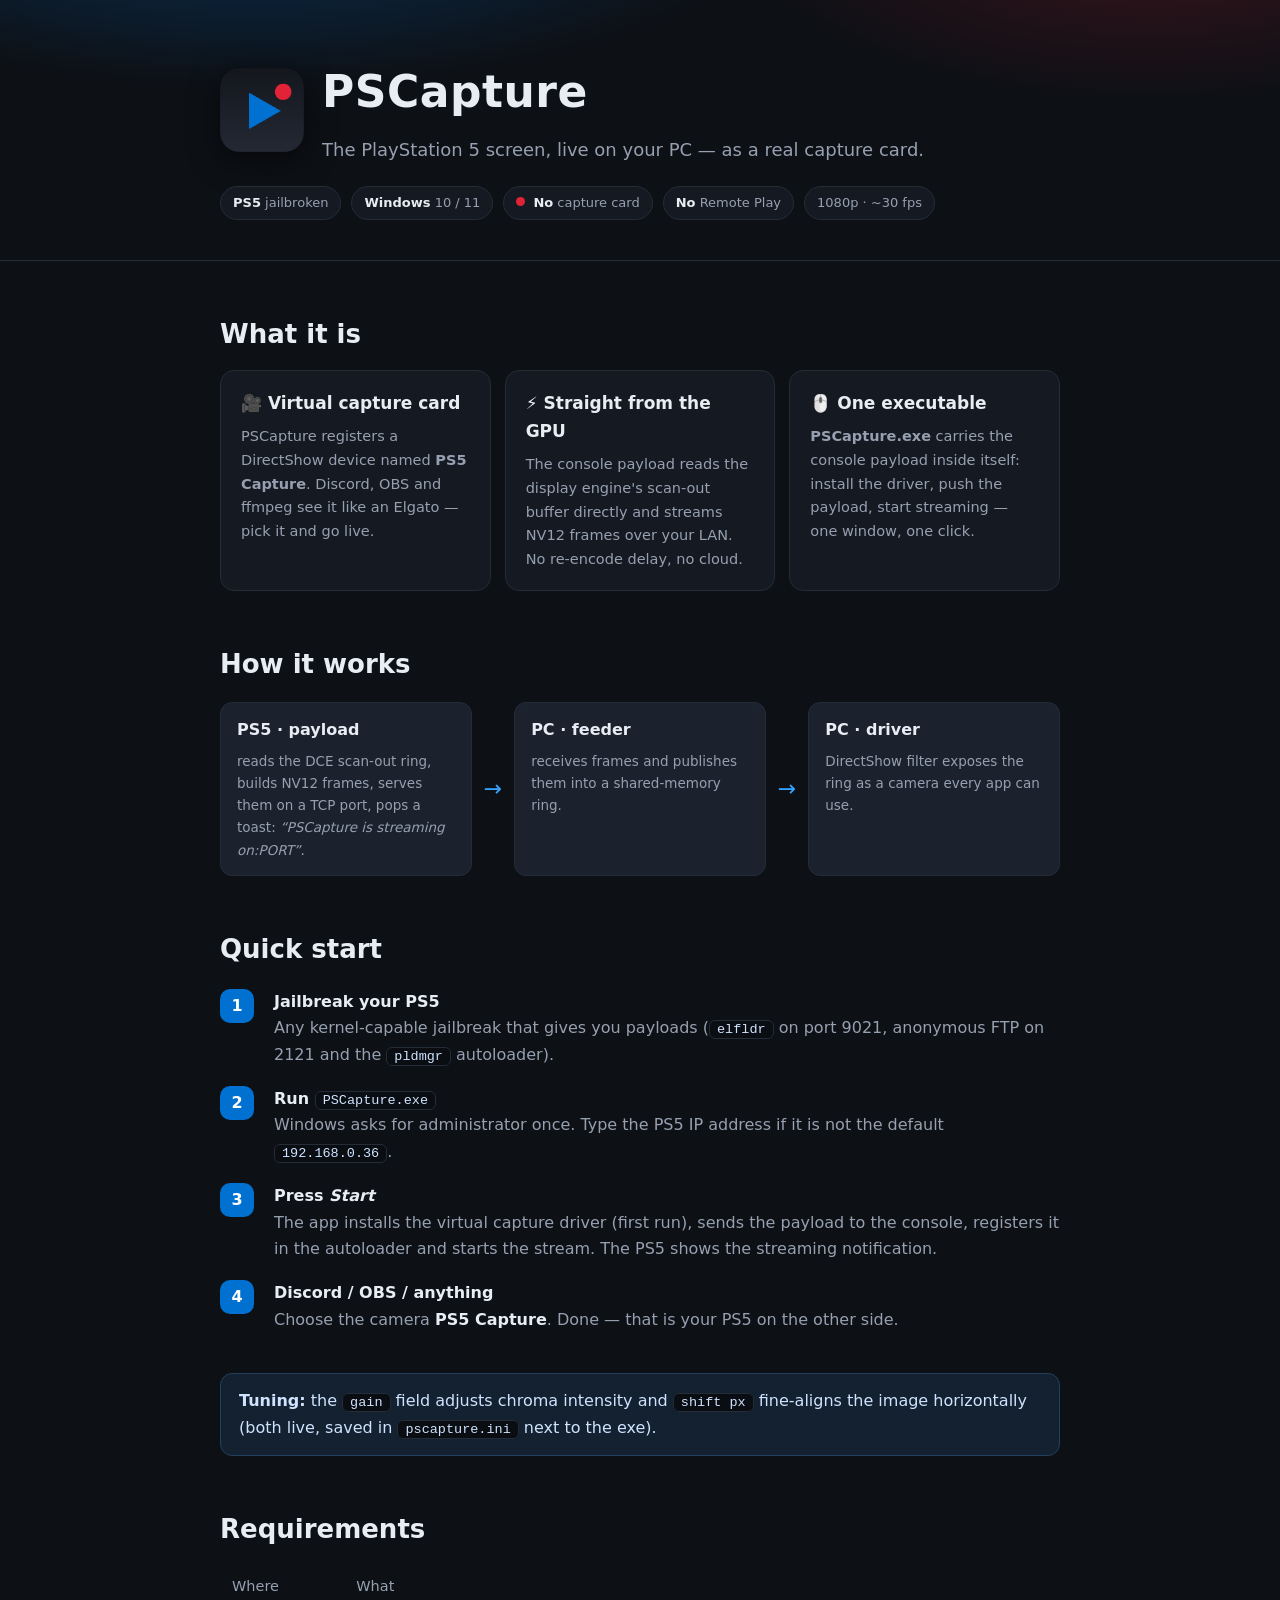
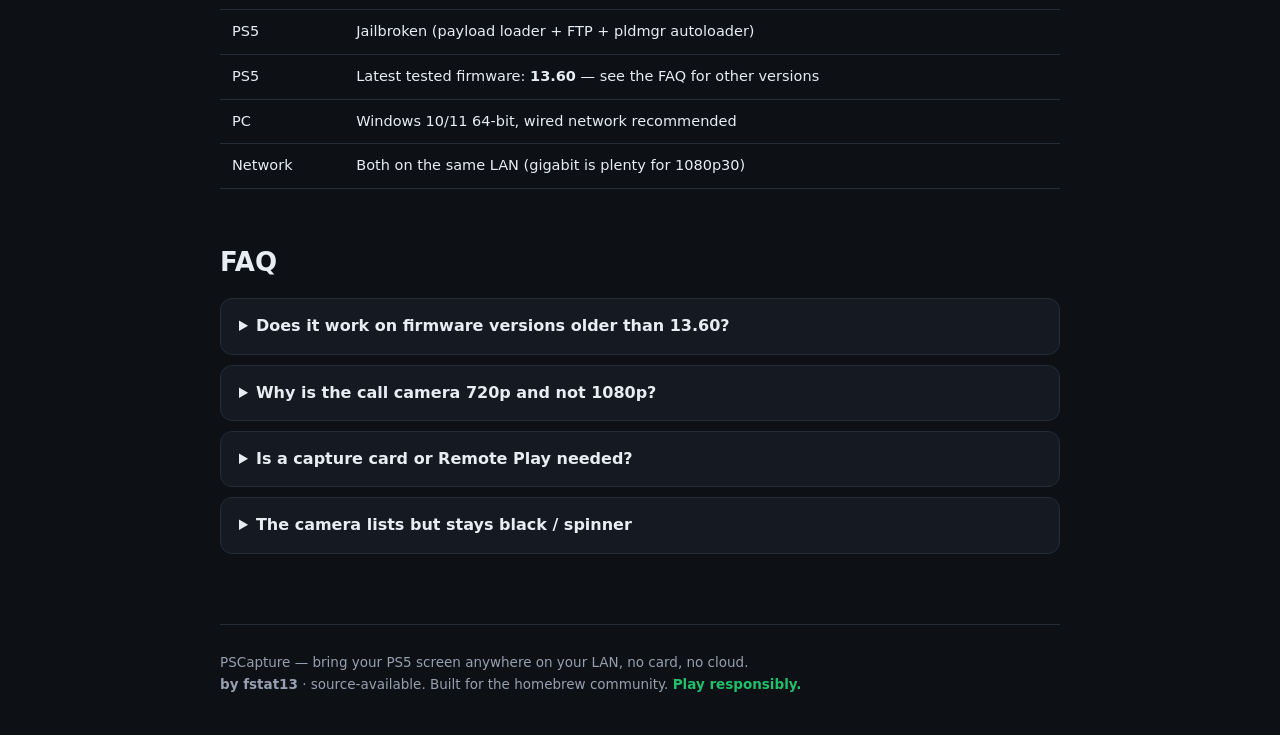
==== docs/index.html @ 76a64085 "PSCapture v0.1 — PS5 screen as a PC capture card (by fstat13) - payload: display-engine scan-out rea" ====
<!DOCTYPE html>
<html lang="en">
<head>
<meta charset="utf-8">
<meta name="viewport" content="width=device-width, initial-scale=1">
<title>PSCapture by fstat13 — PS5 screen as a capture card on PC</title>
<style>
  :root{
    --bg:#0d1015; --card:#151a22; --card2:#1b222d; --line:#242c38;
    --fg:#e8edf4; --dim:#96a0b0; --accent:#0070d1; --accent2:#35a3ff;
    --rec:#e22236; --ok:#1fbf6b;
  }
  *{box-sizing:border-box}
  body{margin:0;background:var(--bg);color:var(--fg);
    font:16px/1.65 "Segoe UI",system-ui,-apple-system,Roboto,sans-serif;}
  a{color:var(--accent2);text-decoration:none}
  a:hover{text-decoration:underline}
  .wrap{max-width:880px;margin:0 auto;padding:0 20px}
  header{background:
     radial-gradient(900px 320px at 20% -40%, rgba(0,112,209,.35), transparent 60%),
     radial-gradient(700px 300px at 90% -30%, rgba(226,34,54,.22), transparent 60%),
     var(--bg);
     border-bottom:1px solid var(--line);padding:56px 0 40px}
  .brand{display:flex;align-items:center;gap:18px}
  .brand img{width:84px;height:84px;border-radius:20px;box-shadow:0 8px 30px rgba(0,0,0,.5)}
  h1{font-size:44px;margin:0;letter-spacing:.5px}
  .tag{color:var(--dim);font-size:18px;margin-top:6px}
  .badges{margin-top:22px;display:flex;gap:10px;flex-wrap:wrap}
  .badge{border:1px solid var(--line);background:var(--card);
    padding:5px 12px;border-radius:999px;font-size:13px;color:var(--dim)}
  .badge b{color:var(--fg)}
  h2{margin:52px 0 14px;font-size:26px}
  .cards{display:grid;grid-template-columns:repeat(auto-fit,minmax(240px,1fr));gap:14px}
  .card{background:var(--card);border:1px solid var(--line);border-radius:14px;padding:18px 20px}
  .card h3{margin:0 0 8px;font-size:17px}
  .card p{margin:0;color:var(--dim);font-size:14.5px}
  .flow{display:flex;gap:10px;align-items:stretch;flex-wrap:wrap;margin-top:16px}
  .box{flex:1;min-width:180px;background:var(--card2);border:1px solid var(--line);
    border-radius:12px;padding:14px 16px}
  .box b{display:block;margin-bottom:6px}
  .box div{color:var(--dim);font-size:13.5px}
  .arrow{align-self:center;color:var(--accent2);font-size:22px;padding:0 2px}
  ol.steps{counter-reset:s;list-style:none;padding:0;margin:18px 0 0}
  ol.steps li{counter-increment:s;position:relative;padding:0 0 18px 54px}
  ol.steps li::before{content:counter(s);position:absolute;left:0;top:0;
    width:34px;height:34px;border-radius:10px;background:var(--accent);
    color:#fff;font-weight:600;display:flex;align-items:center;justify-content:center}
  ol.steps b{color:var(--fg)}
  ol.steps span{color:var(--dim)}
  table{width:100%;border-collapse:collapse;margin-top:14px;font-size:14.5px}
  th,td{text-align:left;padding:10px 12px;border-bottom:1px solid var(--line)}
  th{color:var(--dim);font-weight:500}
  code,kbd{background:#0a0d12;border:1px solid var(--line);border-radius:6px;
    padding:1px 7px;font:13.5px/1.5 Consolas,monospace;color:#cfe3ff}
  details{background:var(--card);border:1px solid var(--line);border-radius:12px;
    padding:14px 18px;margin:10px 0}
  summary{cursor:pointer;font-weight:600}
  details p{color:var(--dim);margin:10px 0 0}
  .note{background:linear-gradient(0deg,rgba(0,112,209,.08),rgba(0,112,209,.08)),
    var(--card);border:1px solid #23405f;border-radius:12px;padding:14px 18px;color:#cfe3ff}
  footer{color:var(--dim);border-top:1px solid var(--line);margin-top:70px;
    padding:26px 0 40px;font-size:13.5px}
  .dot{display:inline-block;width:9px;height:9px;border-radius:50%;
    background:var(--rec);margin-right:8px;vertical-align:1px}
  .ok{color:var(--ok);font-weight:600}
</style>
</head>
<body>

<header>
  <div class="wrap">
    <div class="brand">
      <img src="pscapture.png" alt="PSCapture">
      <div>
        <h1>PSCapture</h1>
        <div class="tag">The PlayStation&nbsp;5 screen, live on your PC — as a real capture card.</div>
      </div>
    </div>
    <div class="badges">
      <span class="badge"><b>PS5</b> jailbroken</span>
      <span class="badge"><b>Windows</b> 10 / 11</span>
      <span class="badge"><span class="dot"></span><b>No</b> capture card</span>
      <span class="badge"><b>No</b> Remote&nbsp;Play</span>
      <span class="badge">1080p &middot; ~30 fps</span>
    </div>
  </div>
</header>

<div class="wrap">

  <h2>What it is</h2>
  <div class="cards">
    <div class="card">
      <h3>🎥 Virtual capture card</h3>
      <p>PSCapture registers a DirectShow device named <b>PS5 Capture</b>.
         Discord, OBS and ffmpeg see it like an Elgato — pick it and go live.</p>
    </div>
    <div class="card">
      <h3>⚡ Straight from the GPU</h3>
      <p>The console payload reads the display engine's scan-out buffer directly
         and streams NV12 frames over your LAN. No re-encode delay, no cloud.</p>
    </div>
    <div class="card">
      <h3>🖱️ One executable</h3>
      <p><b>PSCapture.exe</b> carries the console payload inside itself:
         install the driver, push the payload, start streaming — one window,
         one click.</p>
    </div>
  </div>

  <h2>How it works</h2>
  <div class="flow">
    <div class="box"><b>PS5 &middot; payload</b>
      <div>reads the DCE scan-out ring, builds NV12 frames, serves them on a TCP
           port, pops a toast: <i>“PSCapture is streaming on:PORT”</i>.</div></div>
    <div class="arrow">→</div>
    <div class="box"><b>PC &middot; feeder</b>
      <div>receives frames and publishes them into a shared-memory ring.</div></div>
    <div class="arrow">→</div>
    <div class="box"><b>PC &middot; driver</b>
      <div>DirectShow filter exposes the ring as a camera every app can use.</div></div>
  </div>

  <h2>Quick start</h2>
  <ol class="steps">
    <li><b>Jailbreak your PS5</b><br>
      <span>Any kernel-capable jailbreak that gives you payloads
      (<code>elfldr</code> on port 9021, anonymous FTP on 2121 and the
      <code>pldmgr</code> autoloader).</span></li>
    <li><b>Run <code>PSCapture.exe</code></b><br>
      <span>Windows asks for administrator once. Type the PS5 IP address if it
      is not the default <code>192.168.0.36</code>.</span></li>
    <li><b>Press <i>Start</i></b><br>
      <span>The app installs the virtual capture driver (first run), sends the
      payload to the console, registers it in the autoloader and starts the
      stream. The PS5 shows the streaming notification.</span></li>
    <li><b>Discord / OBS / anything</b><br>
      <span>Choose the camera <b>PS5 Capture</b>. Done — that is your PS5 on
      the other side.</span></li>
  </ol>

  <div class="note" style="margin-top:22px">
    <b>Tuning:</b> the <code>gain</code> field adjusts chroma intensity and
    <code>shift&nbsp;px</code> fine-aligns the image horizontally (both live,
    saved in <code>pscapture.ini</code> next to the exe).
  </div>

  <h2>Requirements</h2>
  <table>
    <tr><th>Where</th><th>What</th></tr>
    <tr><td>PS5</td><td>Jailbroken (payload loader + FTP + pldmgr autoloader)</td></tr>
    <tr><td>PS5</td><td>Latest tested firmware: <b>13.60</b> — see the FAQ for other versions</td></tr>
    <tr><td>PC</td><td>Windows 10/11 64-bit, wired network recommended</td></tr>
    <tr><td>Network</td><td>Both on the same LAN (gigabit is plenty for 1080p30)</td></tr>
  </table>

  <h2>FAQ</h2>

  <details>
    <summary>Does it work on firmware versions older than 13.60?</summary>
    <p>The PC side works on every firmware: the app and the driver only speak
       TCP/FTP and shared memory. The console payload is the version-specific
       part — it was built and tuned on <b>13.60</b>, using display-engine
       anchors found on that firmware. On other firmwares it may need a small
       porting pass (the fix is finding the same anchors on that system).
       If you have another firmware, open an issue with your version and we
       can add a profile.</p>
  </details>

  <details>
    <summary>Why is the call camera 720p and not 1080p?</summary>
    <p>That cap is Discord's voice engine, not PSCapture: it requests 1280x720
       from every camera. For full-quality capture use OBS (where PS5 Capture
       runs at 1920x1080) or Discord's screen-share, which goes up to
       1080p60 with Nitro.</p>
  </details>

  <details>
    <summary>Is a capture card or Remote Play needed?</summary>
    <p>No. PSCapture never touches Remote Play: the payload reads the display
       engine on the console itself and streams raw frames over your LAN.</p>
  </details>

  <details>
    <summary>The camera lists but stays black / spinner</summary>
    <p>Open the app: the status line shows what is happening — not reachable
       IP, payload not running, or feeder reconnecting. Everything is logged
       in the window; the console side logs to <code>/data/pscapture.log</code>
       over FTP.</p>
  </details>

  <footer>
    PSCapture — bring your PS5 screen anywhere on your LAN, no card, no cloud.
    <br><b>by fstat13</b> &middot; source-available. Built for the homebrew community. <span class="ok">Play responsibly.</span>
  </footer>
</div>

</body>
</html>
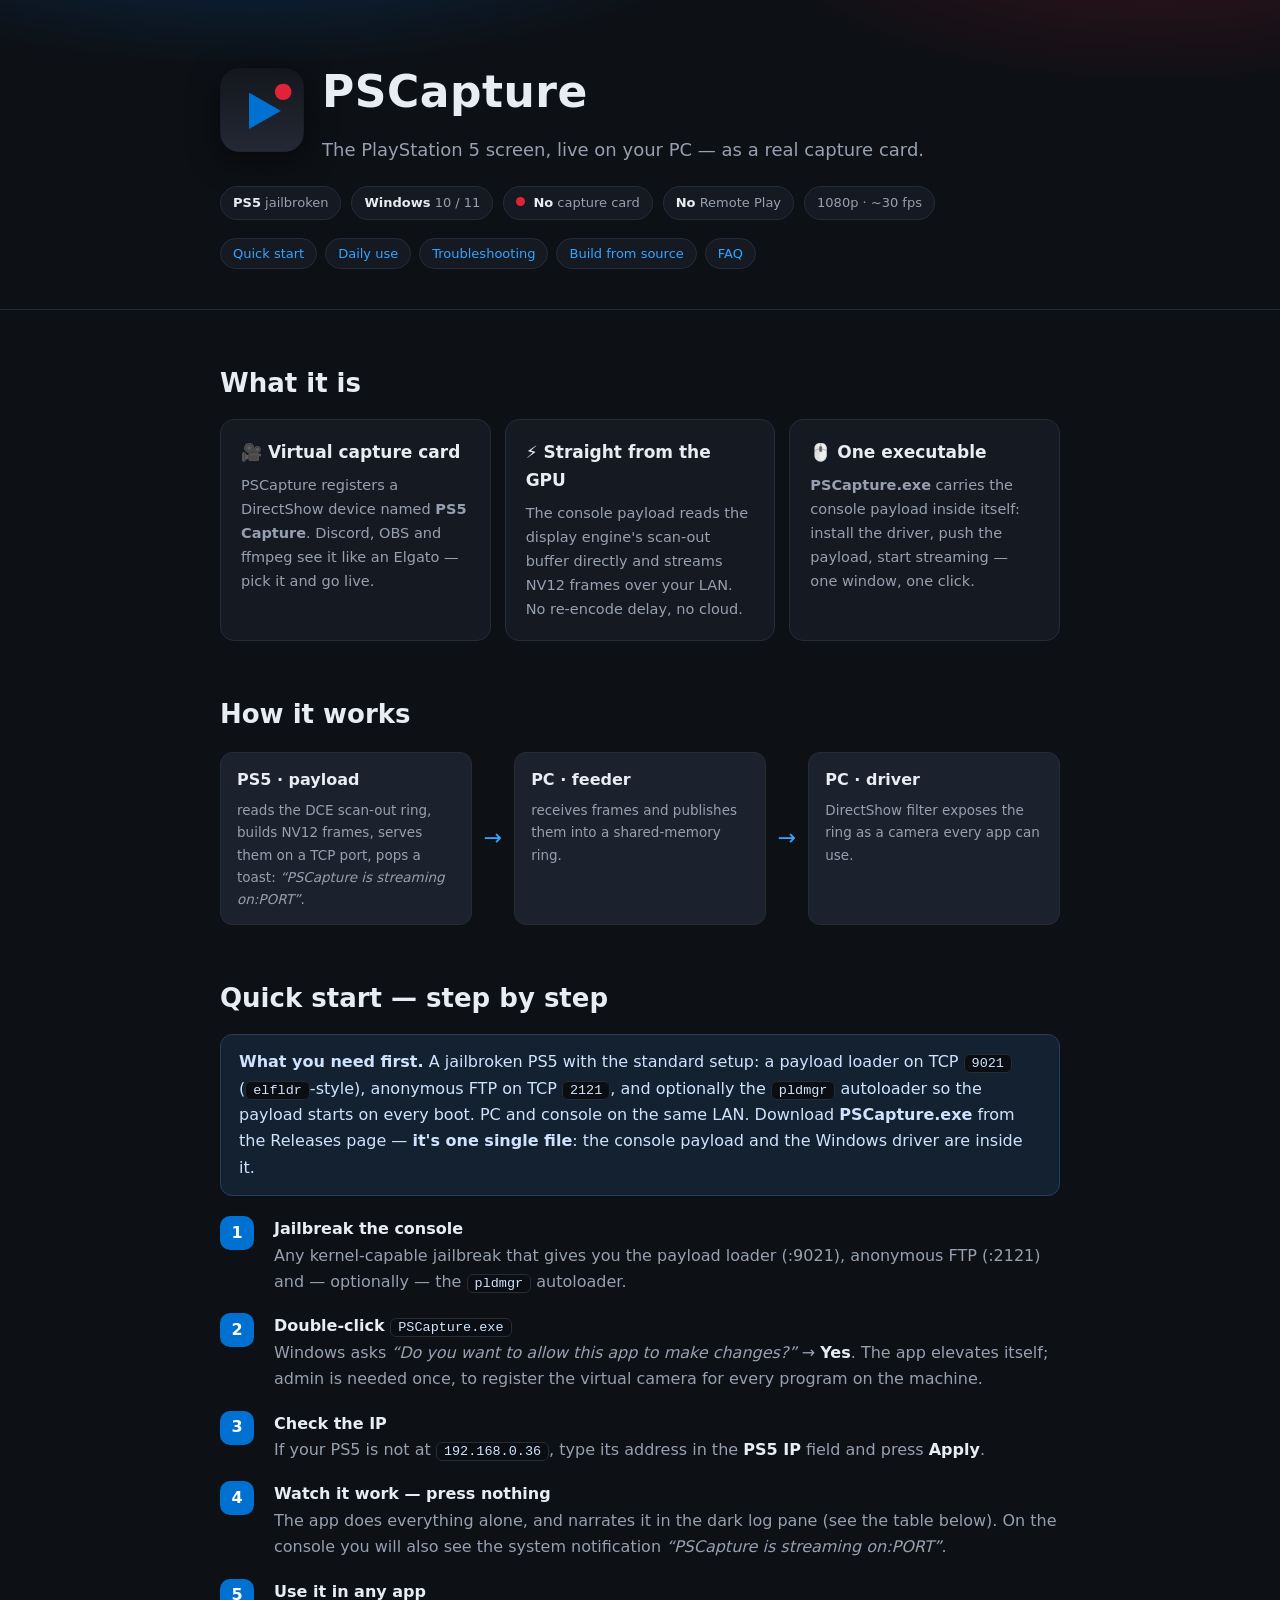
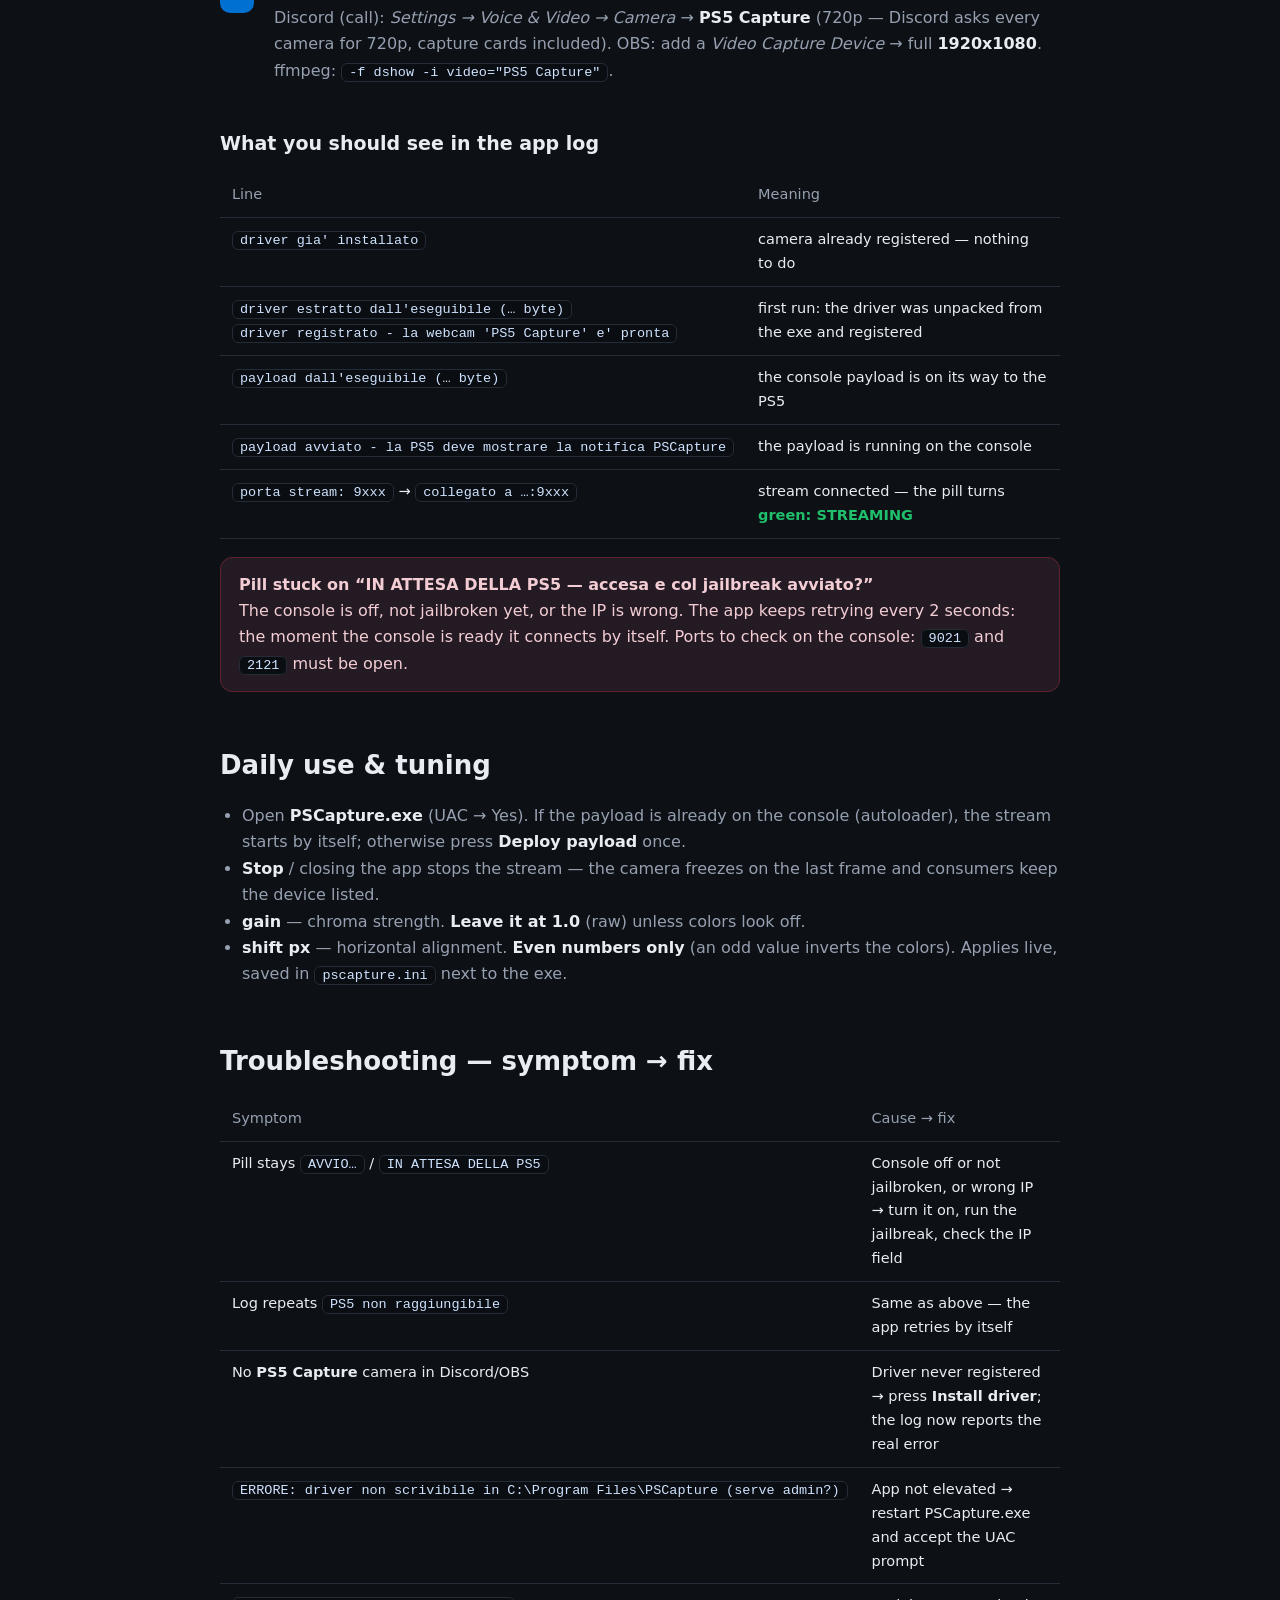
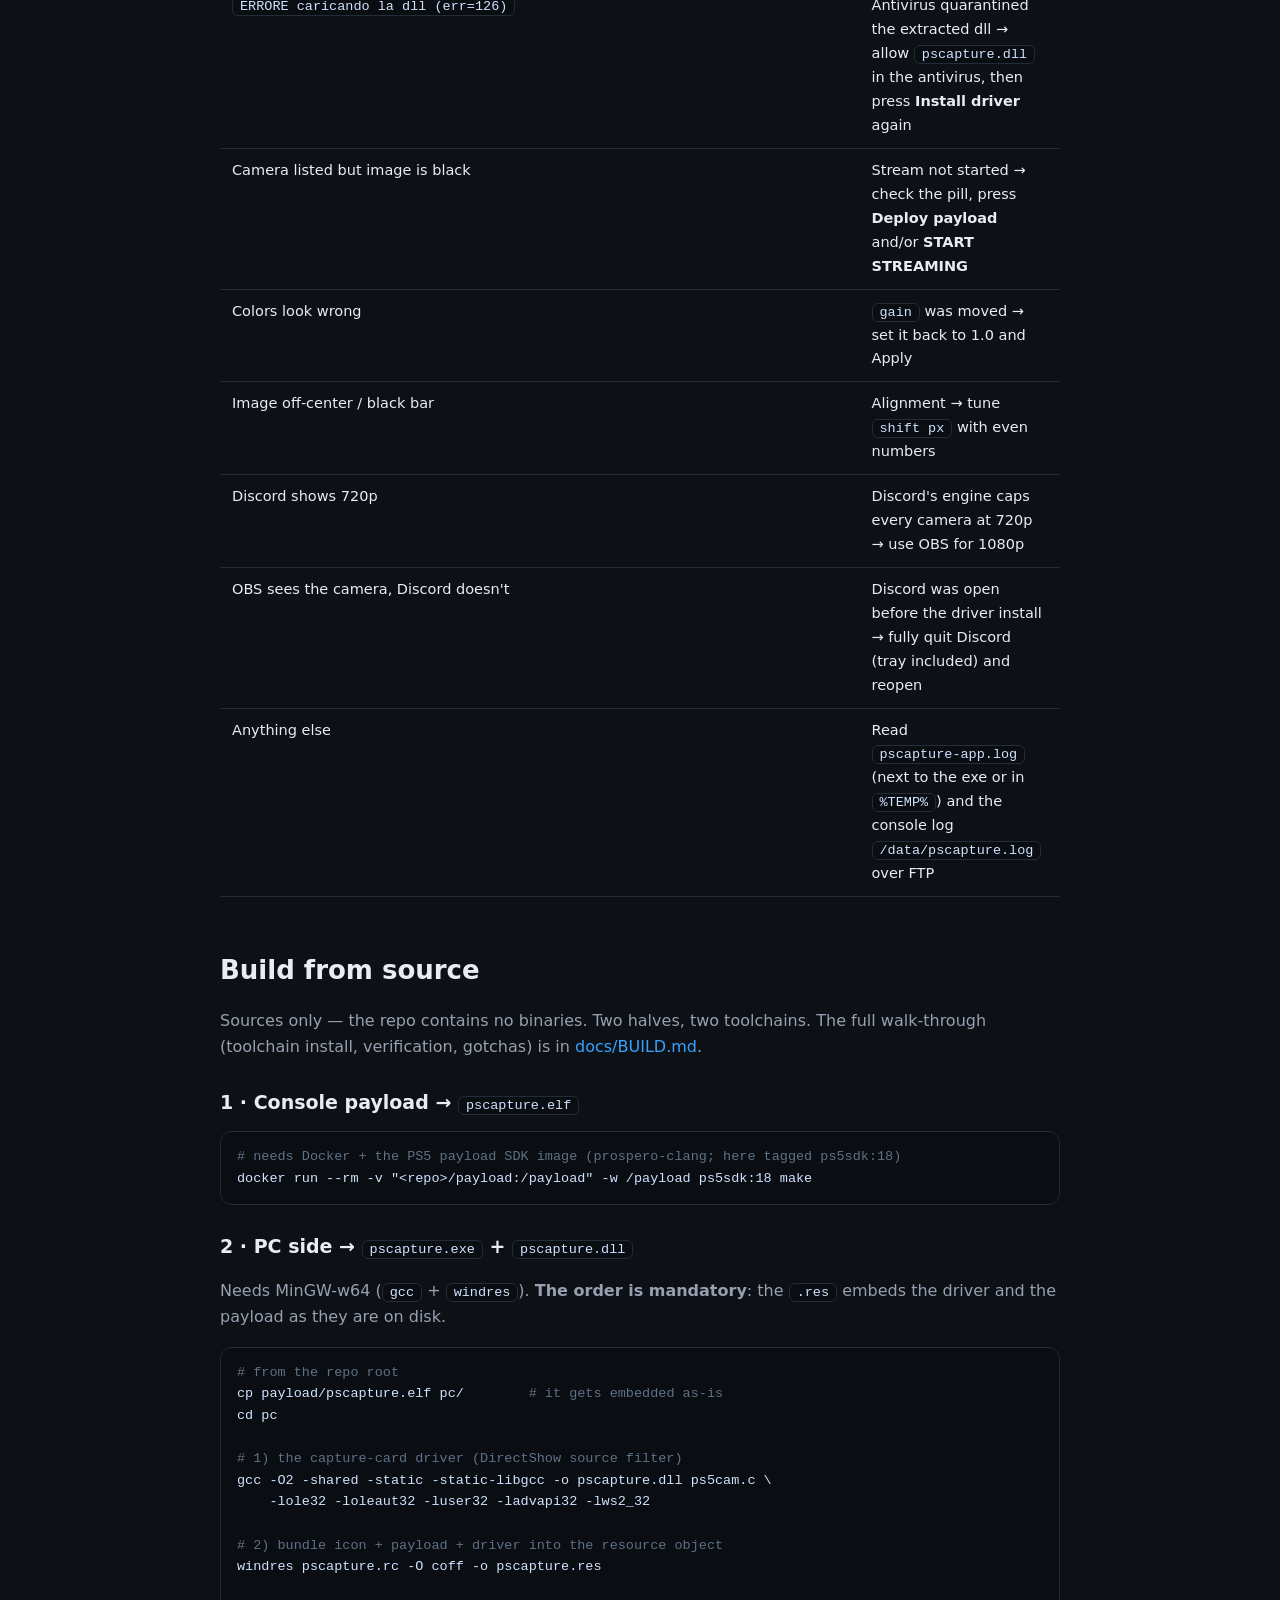
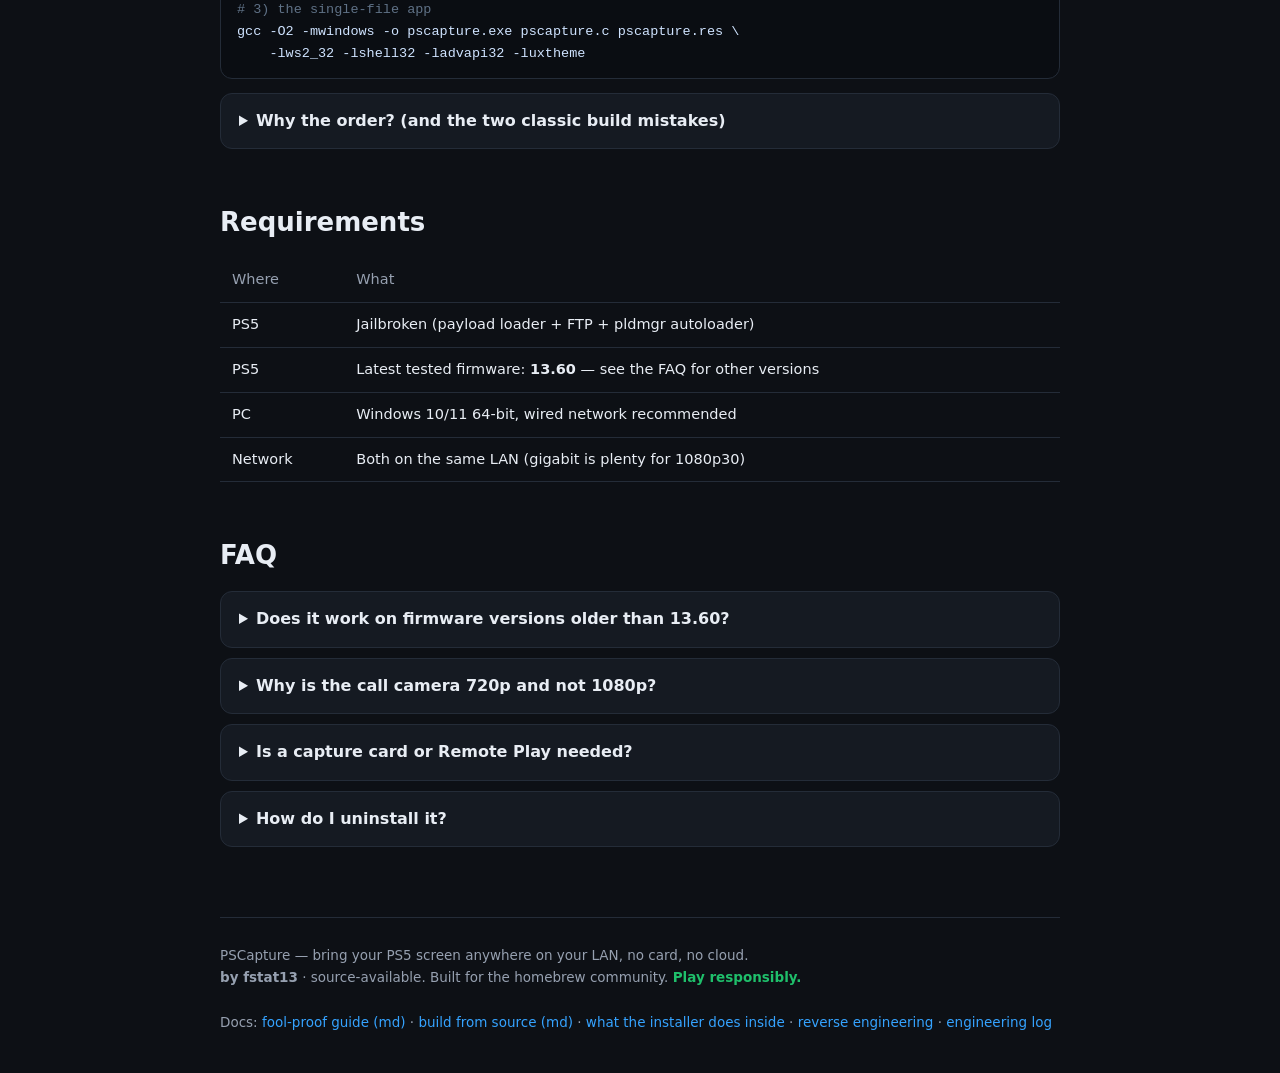
==== commit 0daa328a: "docs: fool-proof guide + complete build walkthrough (md and html) - docs/GUIDE.md: step-by-step usag" ====
--- a/docs/index.html
+++ b/docs/index.html
@@ -30,6 +30,7 @@
     padding:5px 12px;border-radius:999px;font-size:13px;color:var(--dim)}
   .badge b{color:var(--fg)}
   h2{margin:52px 0 14px;font-size:26px}
+  h3{margin:26px 0 10px;font-size:19px}
   .cards{display:grid;grid-template-columns:repeat(auto-fit,minmax(240px,1fr));gap:14px}
   .card{background:var(--card);border:1px solid var(--line);border-radius:14px;padding:18px 20px}
   .card h3{margin:0 0 8px;font-size:17px}
@@ -47,22 +48,35 @@
     color:#fff;font-weight:600;display:flex;align-items:center;justify-content:center}
   ol.steps b{color:var(--fg)}
   ol.steps span{color:var(--dim)}
+  ul.plain{color:var(--dim);padding-left:22px}
+  ul.plain b{color:var(--fg)}
   table{width:100%;border-collapse:collapse;margin-top:14px;font-size:14.5px}
-  th,td{text-align:left;padding:10px 12px;border-bottom:1px solid var(--line)}
+  th,td{text-align:left;padding:10px 12px;border-bottom:1px solid var(--line);
+    vertical-align:top}
   th{color:var(--dim);font-weight:500}
+  td code,th code{white-space:nowrap}
   code,kbd{background:#0a0d12;border:1px solid var(--line);border-radius:6px;
     padding:1px 7px;font:13.5px/1.5 Consolas,monospace;color:#cfe3ff}
+  pre{background:#0a0d12;border:1px solid var(--line);border-radius:12px;
+    padding:14px 16px;overflow-x:auto;font:13.5px/1.6 Consolas,monospace;
+    color:#cfe3ff}
+  pre .c{color:#5f7186}
   details{background:var(--card);border:1px solid var(--line);border-radius:12px;
     padding:14px 18px;margin:10px 0}
   summary{cursor:pointer;font-weight:600}
   details p{color:var(--dim);margin:10px 0 0}
   .note{background:linear-gradient(0deg,rgba(0,112,209,.08),rgba(0,112,209,.08)),
     var(--card);border:1px solid #23405f;border-radius:12px;padding:14px 18px;color:#cfe3ff}
+  .warn{background:linear-gradient(0deg,rgba(226,34,54,.07),rgba(226,34,54,.07)),
+    var(--card);border:1px solid #5f2330;border-radius:12px;padding:14px 18px;color:#f3cdd3}
   footer{color:var(--dim);border-top:1px solid var(--line);margin-top:70px;
     padding:26px 0 40px;font-size:13.5px}
   .dot{display:inline-block;width:9px;height:9px;border-radius:50%;
     background:var(--rec);margin-right:8px;vertical-align:1px}
   .ok{color:var(--ok);font-weight:600}
+  .toc{display:flex;gap:8px;flex-wrap:wrap;margin-top:18px}
+  .toc a{border:1px solid var(--line);background:var(--card);border-radius:999px;
+    padding:4px 12px;font-size:13px}
 </style>
 </head>
 <body>
@@ -82,6 +96,13 @@
       <span class="badge"><span class="dot"></span><b>No</b> capture card</span>
       <span class="badge"><b>No</b> Remote&nbsp;Play</span>
       <span class="badge">1080p &middot; ~30 fps</span>
+    </div>
+    <div class="toc">
+      <a href="#start">Quick start</a>
+      <a href="#daily">Daily use</a>
+      <a href="#trouble">Troubleshooting</a>
+      <a href="#build">Build from source</a>
+      <a href="#faq">FAQ</a>
     </div>
   </div>
 </header>
@@ -121,29 +142,153 @@
       <div>DirectShow filter exposes the ring as a camera every app can use.</div></div>
   </div>
 
-  <h2>Quick start</h2>
+  <h2 id="start">Quick start — step by step</h2>
+
+  <div class="note" style="margin-bottom:20px">
+    <b>What you need first.</b> A jailbroken PS5 with the standard setup:
+    a payload loader on TCP <code>9021</code> (<code>elfldr</code>-style),
+    anonymous FTP on TCP <code>2121</code>, and optionally the
+    <code>pldmgr</code> autoloader so the payload starts on every boot.
+    PC and console on the same LAN. Download <b>PSCapture.exe</b> from the
+    Releases page — <b>it's one single file</b>: the console payload and the
+    Windows driver are inside it.
+  </div>
+
   <ol class="steps">
-    <li><b>Jailbreak your PS5</b><br>
-      <span>Any kernel-capable jailbreak that gives you payloads
-      (<code>elfldr</code> on port 9021, anonymous FTP on 2121 and the
-      <code>pldmgr</code> autoloader).</span></li>
-    <li><b>Run <code>PSCapture.exe</code></b><br>
-      <span>Windows asks for administrator once. Type the PS5 IP address if it
-      is not the default <code>192.168.0.36</code>.</span></li>
-    <li><b>Press <i>Start</i></b><br>
-      <span>The app installs the virtual capture driver (first run), sends the
-      payload to the console, registers it in the autoloader and starts the
-      stream. The PS5 shows the streaming notification.</span></li>
-    <li><b>Discord / OBS / anything</b><br>
-      <span>Choose the camera <b>PS5 Capture</b>. Done — that is your PS5 on
-      the other side.</span></li>
+    <li><b>Jailbreak the console</b><br>
+      <span>Any kernel-capable jailbreak that gives you the payload loader
+      (:9021), anonymous FTP (:2121) and — optionally — the
+      <code>pldmgr</code> autoloader.</span></li>
+    <li><b>Double-click <code>PSCapture.exe</code></b><br>
+      <span>Windows asks <i>“Do you want to allow this app to make changes?”</i>
+      → <b>Yes</b>. The app elevates itself; admin is needed once, to register
+      the virtual camera for every program on the machine.</span></li>
+    <li><b>Check the IP</b><br>
+      <span>If your PS5 is not at <code>192.168.0.36</code>, type its address
+      in the <b>PS5 IP</b> field and press <b>Apply</b>.</span></li>
+    <li><b>Watch it work — press nothing</b><br>
+      <span>The app does everything alone, and narrates it in the dark log pane
+      (see the table below). On the console you will also see the system
+      notification <i>“PSCapture is streaming on:PORT”</i>.</span></li>
+    <li><b>Use it in any app</b><br>
+      <span>Discord (call): <i>Settings → Voice &amp; Video → Camera</i> →
+      <b>PS5 Capture</b> (720p — Discord asks every camera for 720p, capture
+      cards included). OBS: add a <i>Video Capture Device</i> → full
+      <b>1920x1080</b>. ffmpeg:
+      <code>-f dshow -i video="PS5 Capture"</code>.</span></li>
   </ol>
 
-  <div class="note" style="margin-top:22px">
-    <b>Tuning:</b> the <code>gain</code> field adjusts chroma intensity and
-    <code>shift&nbsp;px</code> fine-aligns the image horizontally (both live,
-    saved in <code>pscapture.ini</code> next to the exe).
-  </div>
+  <h3>What you should see in the app log</h3>
+  <table>
+    <tr><th>Line</th><th>Meaning</th></tr>
+    <tr><td><code>driver gia' installato</code></td>
+        <td>camera already registered — nothing to do</td></tr>
+    <tr><td><code>driver estratto dall'eseguibile (… byte)</code><br>
+            <code>driver registrato - la webcam 'PS5 Capture' e' pronta</code></td>
+        <td>first run: the driver was unpacked from the exe and registered</td></tr>
+    <tr><td><code>payload dall'eseguibile (… byte)</code></td>
+        <td>the console payload is on its way to the PS5</td></tr>
+    <tr><td><code>payload avviato - la PS5 deve mostrare la notifica PSCapture</code></td>
+        <td>the payload is running on the console</td></tr>
+    <tr><td><code>porta stream: 9xxx</code> → <code>collegato a …:9xxx</code></td>
+        <td>stream connected — the pill turns <span class="ok">green: STREAMING</span></td></tr>
+  </table>
+
+  <div class="warn" style="margin-top:18px">
+    <b>Pill stuck on “IN ATTESA DELLA PS5 — accesa e col jailbreak avviato?”</b><br>
+    The console is off, not jailbroken yet, or the IP is wrong. The app keeps
+    retrying every 2 seconds: the moment the console is ready it connects by
+    itself. Ports to check on the console: <code>9021</code> and
+    <code>2121</code> must be open.
+  </div>
+
+  <h2 id="daily">Daily use &amp; tuning</h2>
+  <ul class="plain">
+    <li>Open <b>PSCapture.exe</b> (UAC → Yes). If the payload is already on the
+        console (autoloader), the stream starts by itself; otherwise press
+        <b>Deploy payload</b> once.</li>
+    <li><b>Stop</b> / closing the app stops the stream — the camera freezes on
+        the last frame and consumers keep the device listed.</li>
+    <li><b>gain</b> — chroma strength. <b>Leave it at 1.0</b> (raw) unless
+        colors look off.</li>
+    <li><b>shift px</b> — horizontal alignment. <b>Even numbers only</b> (an
+        odd value inverts the colors). Applies live, saved in
+        <code>pscapture.ini</code> next to the exe.</li>
+  </ul>
+
+  <h2 id="trouble">Troubleshooting — symptom → fix</h2>
+  <table>
+    <tr><th>Symptom</th><th>Cause → fix</th></tr>
+    <tr><td>Pill stays <code>AVVIO…</code> / <code>IN ATTESA DELLA PS5</code></td>
+        <td>Console off or not jailbroken, or wrong IP → turn it on, run the
+            jailbreak, check the IP field</td></tr>
+    <tr><td>Log repeats <code>PS5 non raggiungibile</code></td>
+        <td>Same as above — the app retries by itself</td></tr>
+    <tr><td>No <b>PS5 Capture</b> camera in Discord/OBS</td>
+        <td>Driver never registered → press <b>Install driver</b>; the log now
+            reports the real error</td></tr>
+    <tr><td><code>ERRORE: driver non scrivibile in C:\Program Files\PSCapture (serve admin?)</code></td>
+        <td>App not elevated → restart PSCapture.exe and accept the UAC prompt</td></tr>
+    <tr><td><code>ERRORE caricando la dll (err=126)</code></td>
+        <td>Antivirus quarantined the extracted dll → allow
+            <code>pscapture.dll</code> in the antivirus, then press
+            <b>Install driver</b> again</td></tr>
+    <tr><td>Camera listed but image is black</td>
+        <td>Stream not started → check the pill, press <b>Deploy payload</b>
+            and/or <b>START STREAMING</b></td></tr>
+    <tr><td>Colors look wrong</td>
+        <td><code>gain</code> was moved → set it back to 1.0 and Apply</td></tr>
+    <tr><td>Image off-center / black bar</td>
+        <td>Alignment → tune <code>shift px</code> with even numbers</td></tr>
+    <tr><td>Discord shows 720p</td>
+        <td>Discord's engine caps every camera at 720p → use OBS for 1080p</td></tr>
+    <tr><td>OBS sees the camera, Discord doesn't</td>
+        <td>Discord was open before the driver install → fully quit Discord
+            (tray included) and reopen</td></tr>
+    <tr><td>Anything else</td>
+        <td>Read <code>pscapture-app.log</code> (next to the exe or in
+            <code>%TEMP%</code>) and the console log
+            <code>/data/pscapture.log</code> over FTP</td></tr>
+  </table>
+
+  <h2 id="build">Build from source</h2>
+
+  <p style="color:var(--dim)">Sources only — the repo contains no binaries.
+  Two halves, two toolchains. The full walk-through (toolchain install,
+  verification, gotchas) is in <a href="BUILD.md">docs/BUILD.md</a>.</p>
+
+  <h3>1 · Console payload → <code>pscapture.elf</code></h3>
+  <pre><span class="c"># needs Docker + the PS5 payload SDK image (prospero-clang; here tagged ps5sdk:18)</span>
+docker run --rm -v "&lt;repo&gt;/payload:/payload" -w /payload ps5sdk:18 make</pre>
+
+  <h3>2 · PC side → <code>pscapture.exe</code> + <code>pscapture.dll</code></h3>
+  <p style="color:var(--dim)">Needs MinGW-w64 (<code>gcc</code> +
+  <code>windres</code>). <b>The order is mandatory</b>: the
+  <code>.res</code> embeds the driver and the payload as they are on disk.</p>
+  <pre><span class="c"># from the repo root</span>
+cp payload/pscapture.elf pc/        <span class="c"># it gets embedded as-is</span>
+cd pc
+
+<span class="c"># 1) the capture-card driver (DirectShow source filter)</span>
+gcc -O2 -shared -static -static-libgcc -o pscapture.dll ps5cam.c \
+    -lole32 -loleaut32 -luser32 -ladvapi32 -lws2_32
+
+<span class="c"># 2) bundle icon + payload + driver into the resource object</span>
+windres pscapture.rc -O coff -o pscapture.res
+
+<span class="c"># 3) the single-file app</span>
+gcc -O2 -mwindows -o pscapture.exe pscapture.c pscapture.res \
+    -lws2_32 -lshell32 -ladvapi32 -luxtheme</pre>
+
+  <details>
+    <summary>Why the order? (and the two classic build mistakes)</summary>
+    <p><b>windres embeds files as they are on disk:</b> if the DLL or the
+       payload is rebuilt after step 2, the exe still carries the old ones.
+       Rebuild = DLL → windres → exe, every time.<br>
+       <b><code>-static -static-libgcc</code> on the DLL is mandatory:</b>
+       without it Windows can fail to load the driver with the cryptic
+       “the specified module could not be found” (missing mingw runtime).</p>
+  </details>
 
   <h2>Requirements</h2>
   <table>
@@ -154,7 +299,7 @@
     <tr><td>Network</td><td>Both on the same LAN (gigabit is plenty for 1080p30)</td></tr>
   </table>
 
-  <h2>FAQ</h2>
+  <h2 id="faq">FAQ</h2>
 
   <details>
     <summary>Does it work on firmware versions older than 13.60?</summary>
@@ -182,16 +327,22 @@
   </details>
 
   <details>
-    <summary>The camera lists but stays black / spinner</summary>
-    <p>Open the app: the status line shows what is happening — not reachable
-       IP, payload not running, or feeder reconnecting. Everything is logged
-       in the window; the console side logs to <code>/data/pscapture.log</code>
-       over FTP.</p>
+    <summary>How do I uninstall it?</summary>
+    <p>Close the app, then <code>rundll32 "%ProgramFiles%\PSCapture\pscapture.dll",DllUnregisterServer</code>,
+       delete <code>C:\Program Files\PSCapture</code>, and optionally delete
+       <code>/data/pldmgr/payloads/pscapture/</code> on the console so the
+       autoloader stops starting the payload.</p>
   </details>
 
   <footer>
     PSCapture — bring your PS5 screen anywhere on your LAN, no card, no cloud.
     <br><b>by fstat13</b> &middot; source-available. Built for the homebrew community. <span class="ok">Play responsibly.</span>
+    <br><br>
+    Docs: <a href="GUIDE.md">fool-proof guide (md)</a> &middot;
+    <a href="BUILD.md">build from source (md)</a> &middot;
+    <a href="INSTALLER.md">what the installer does inside</a> &middot;
+    <a href="REVERSE_ENGINEERING.md">reverse engineering</a> &middot;
+    <a href="ENGINEERING_LOG.md">engineering log</a>
   </footer>
 </div>
 
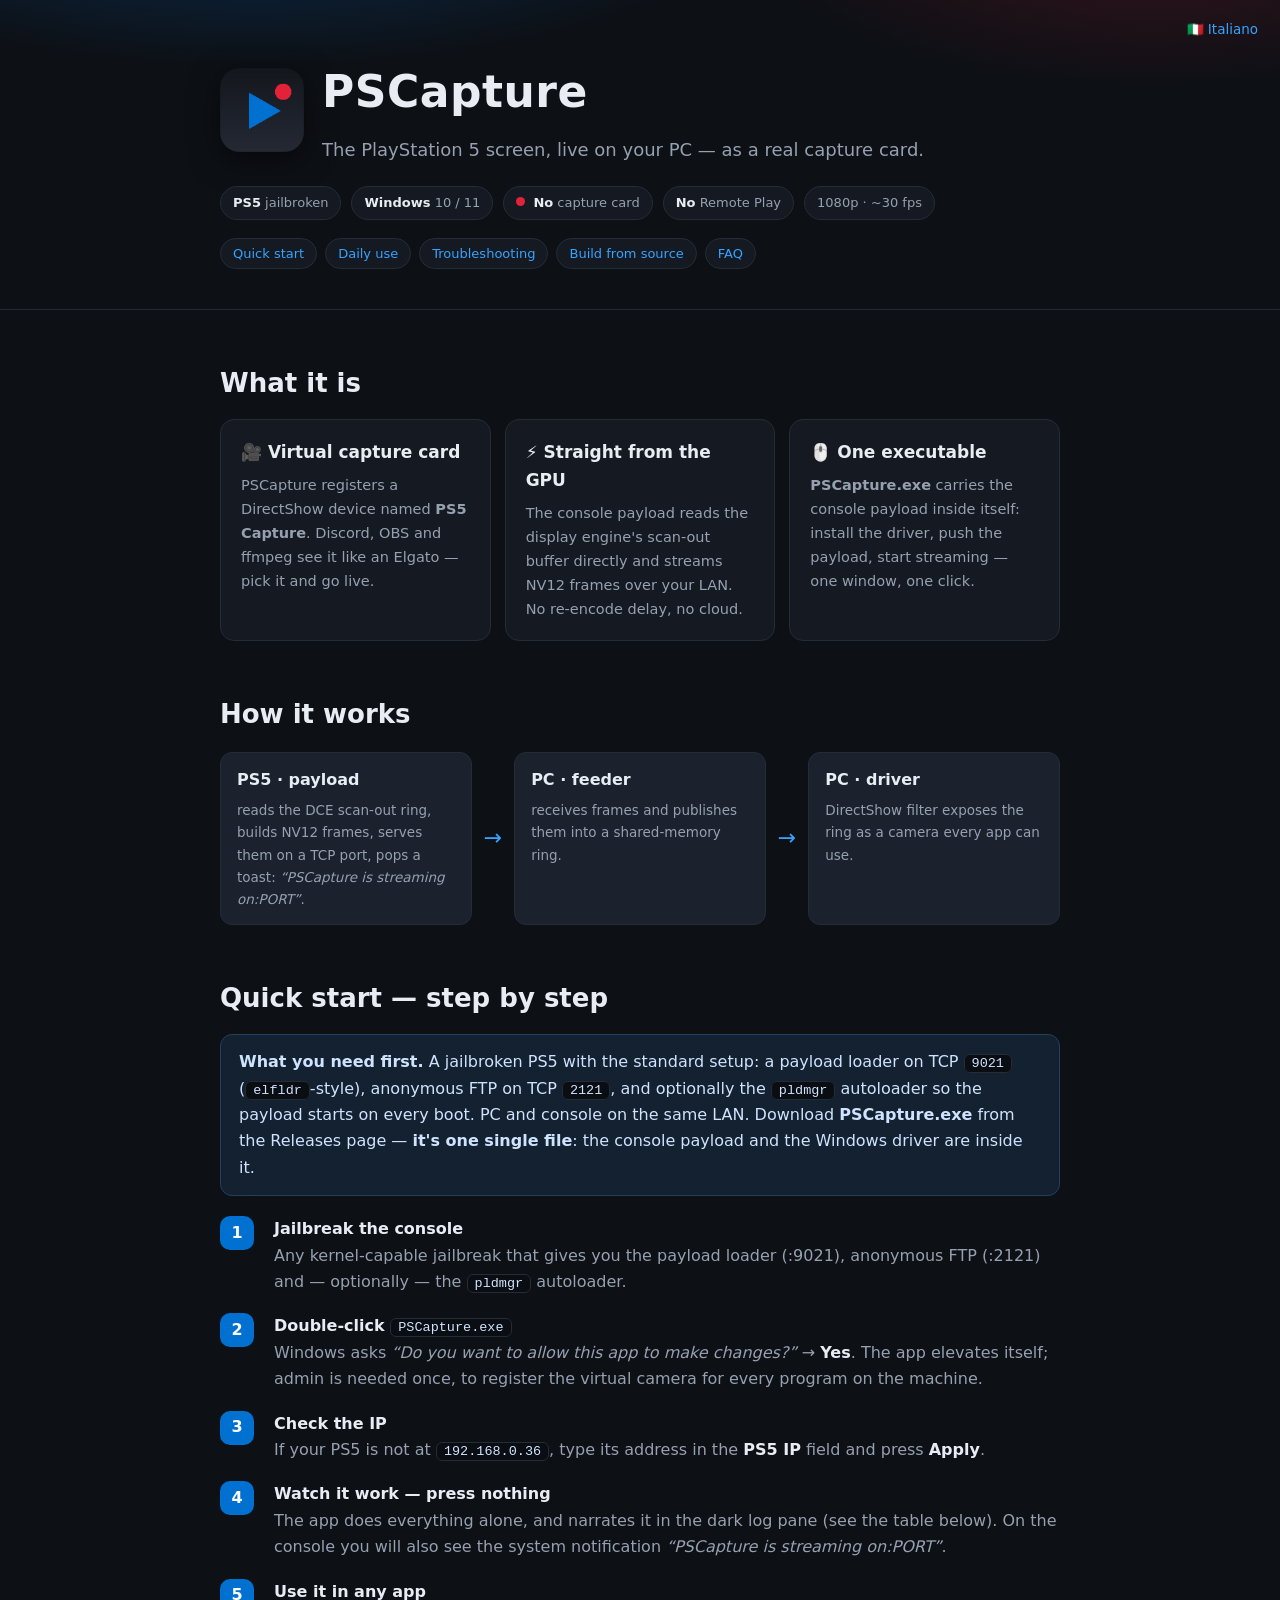
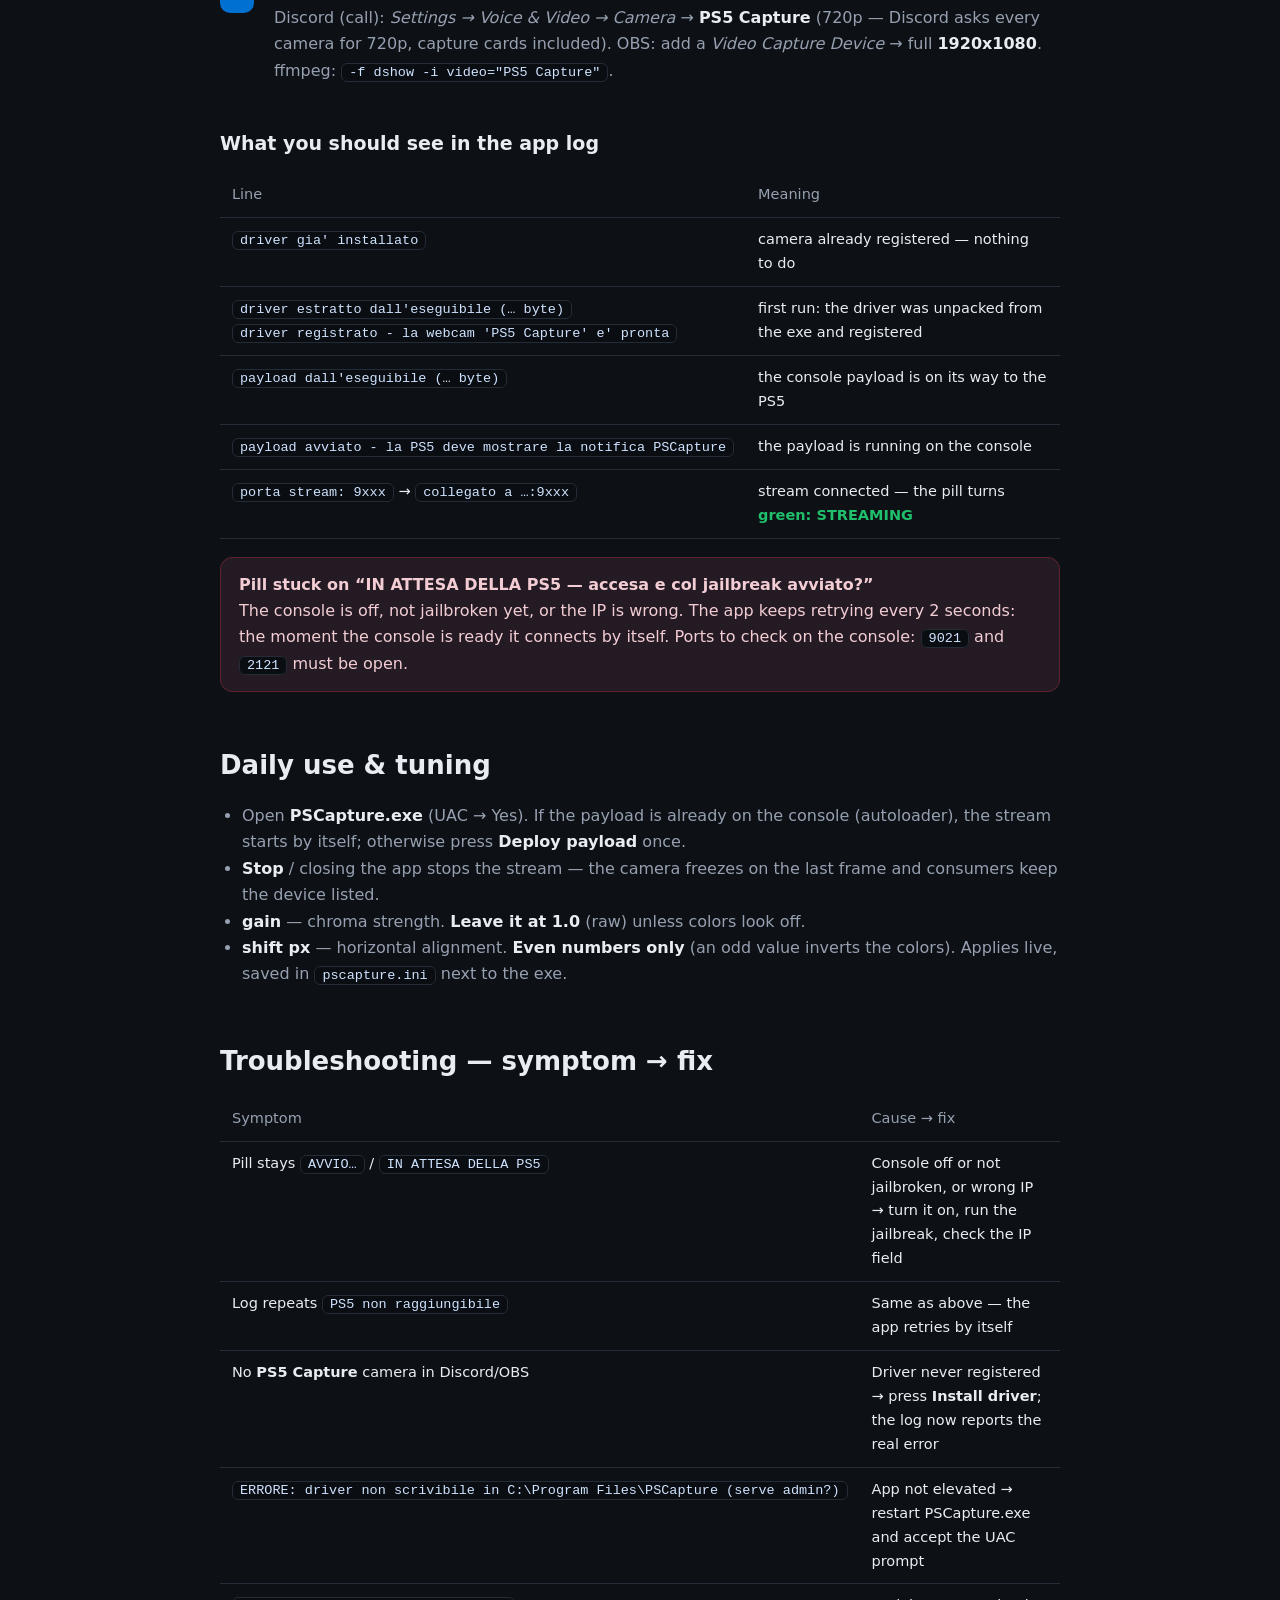
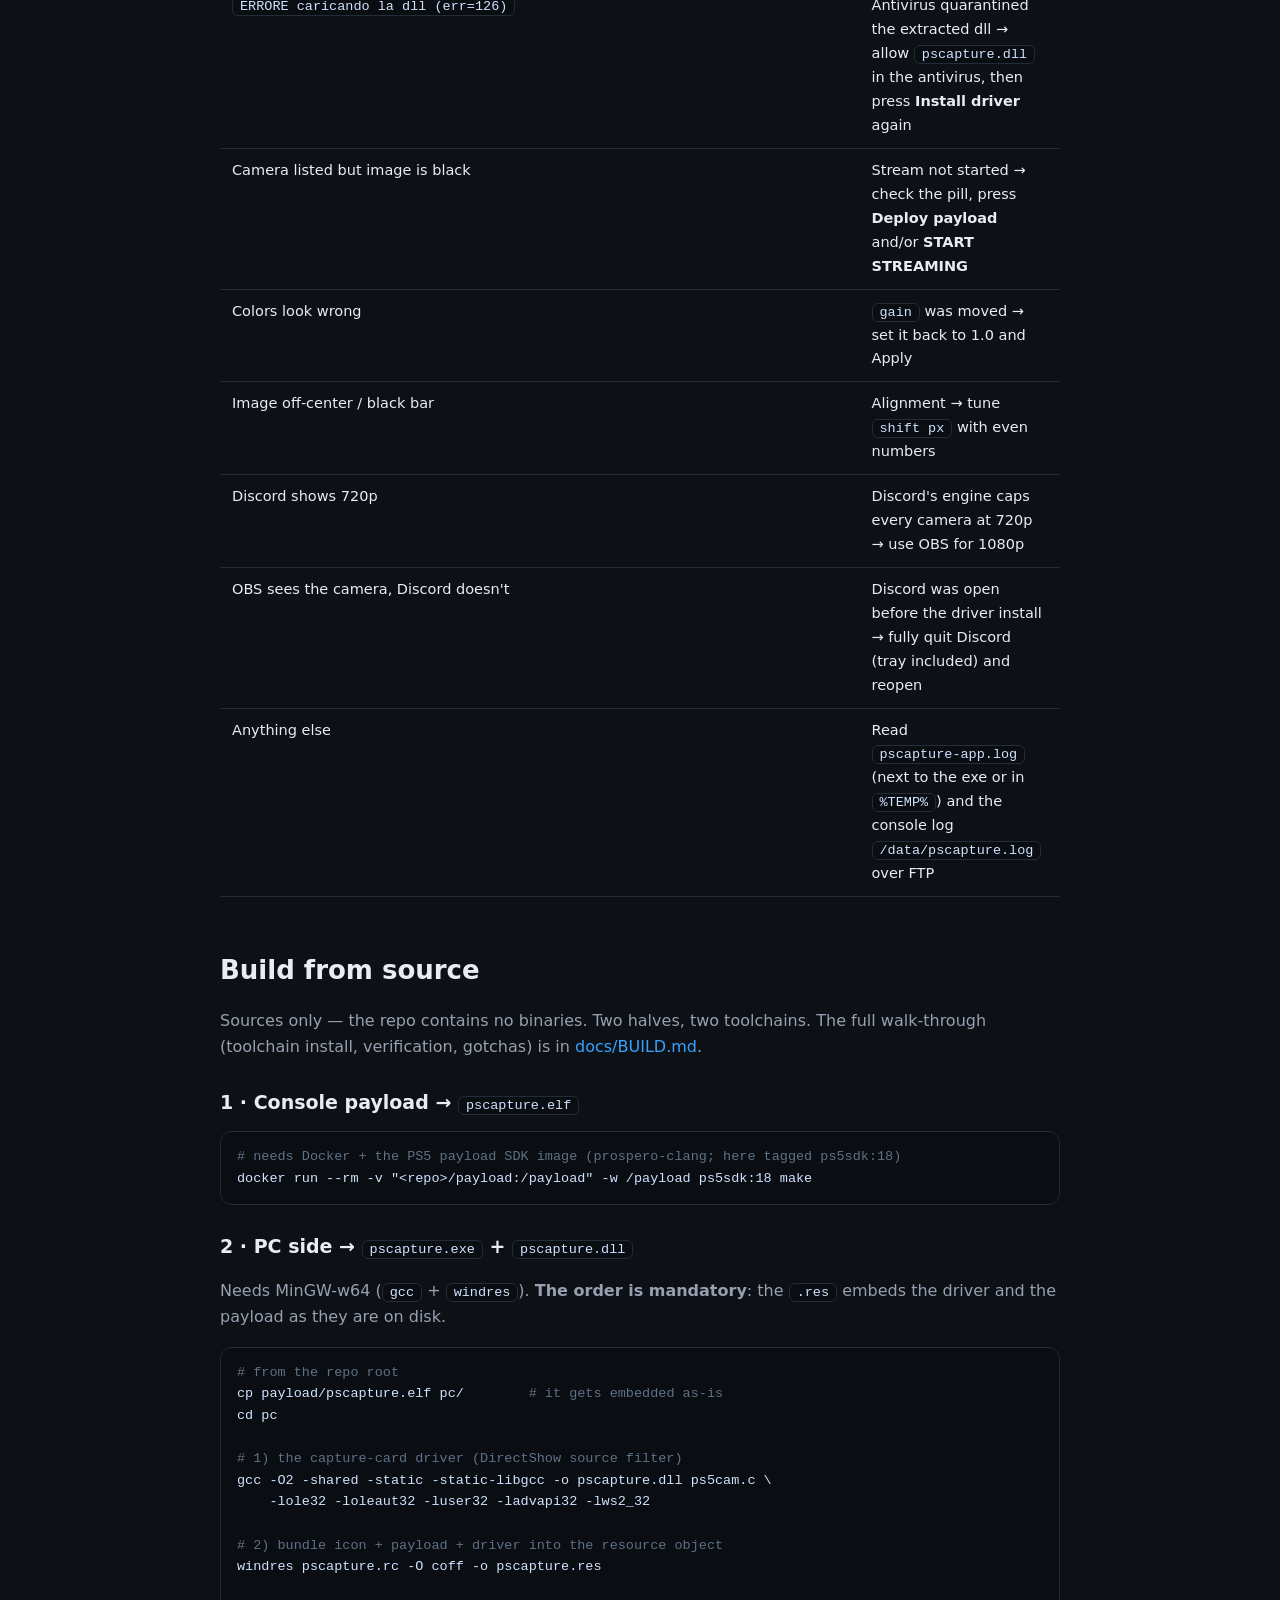
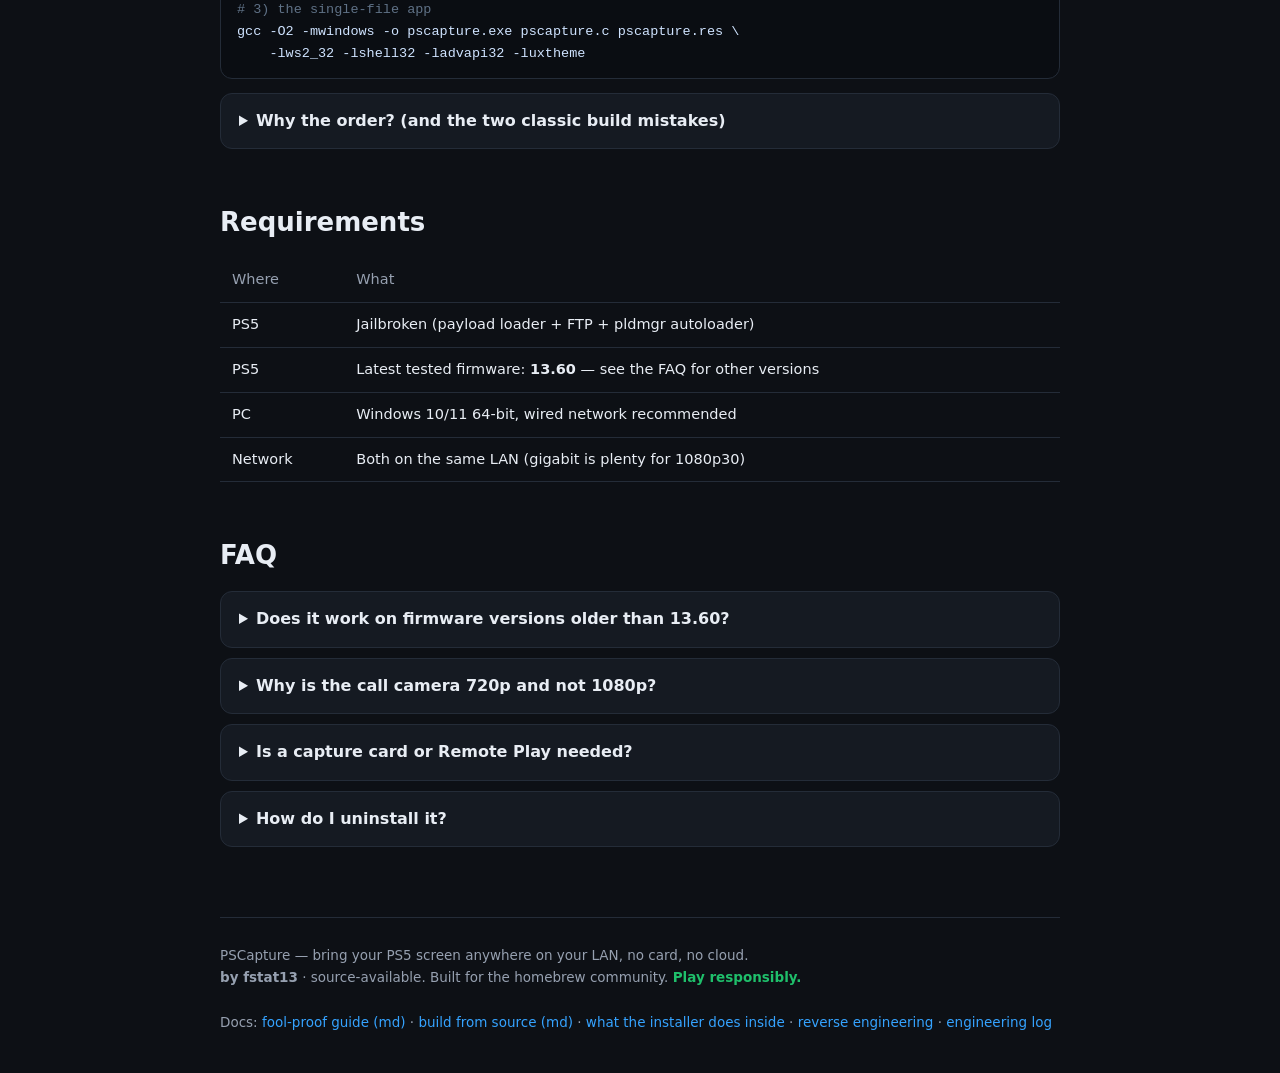
==== commit a3692b1e: "docs: italian editions + front-page links - docs/GUIDE.it.md and docs/BUILD.it.md: full italian tran" ====
--- a/docs/index.html
+++ b/docs/index.html
@@ -77,11 +77,13 @@
   .toc{display:flex;gap:8px;flex-wrap:wrap;margin-top:18px}
   .toc a{border:1px solid var(--line);background:var(--card);border-radius:999px;
     padding:4px 12px;font-size:13px}
+  .lang{position:absolute;top:18px;right:22px;font-size:13.5px}
 </style>
 </head>
 <body>
 
-<header>
+<header style="position:relative">
+  <div class="lang">🇮🇹 <a href="index.it.html">Italiano</a></div>
   <div class="wrap">
     <div class="brand">
       <img src="pscapture.png" alt="PSCapture">
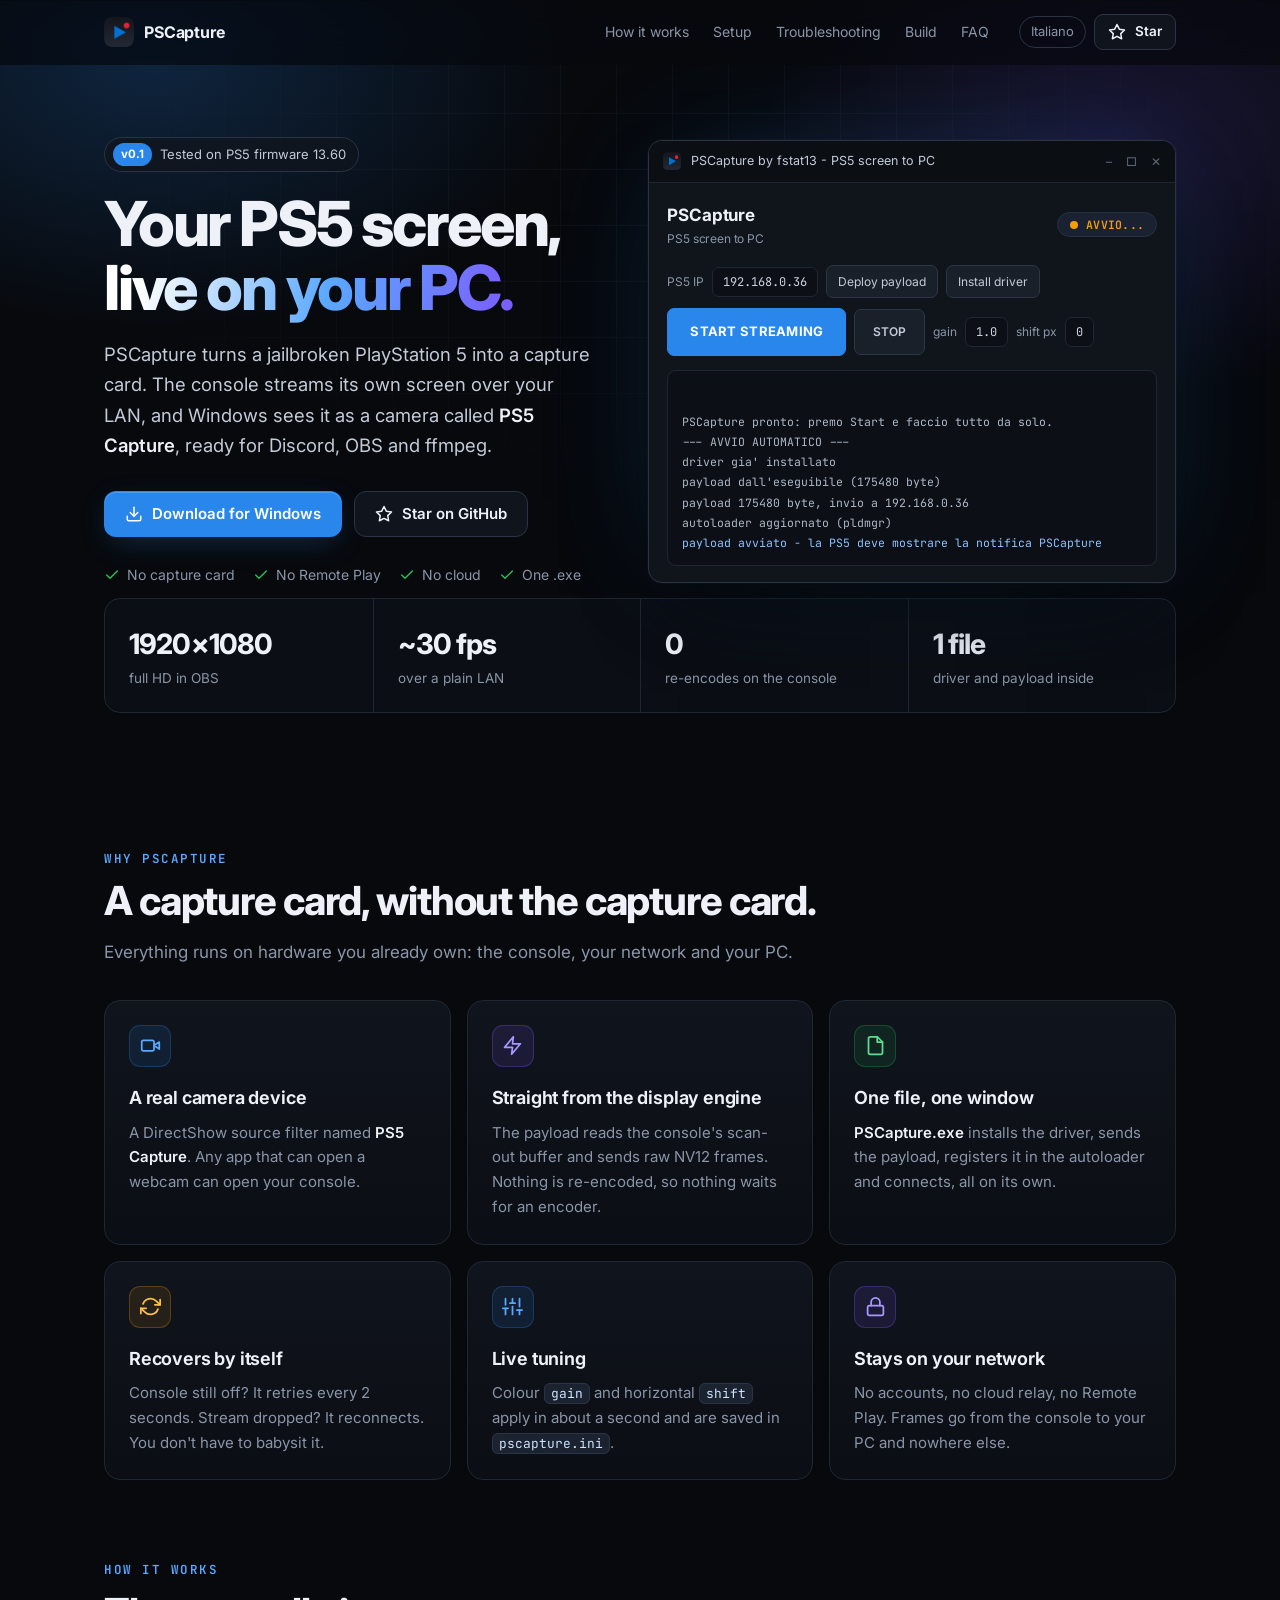
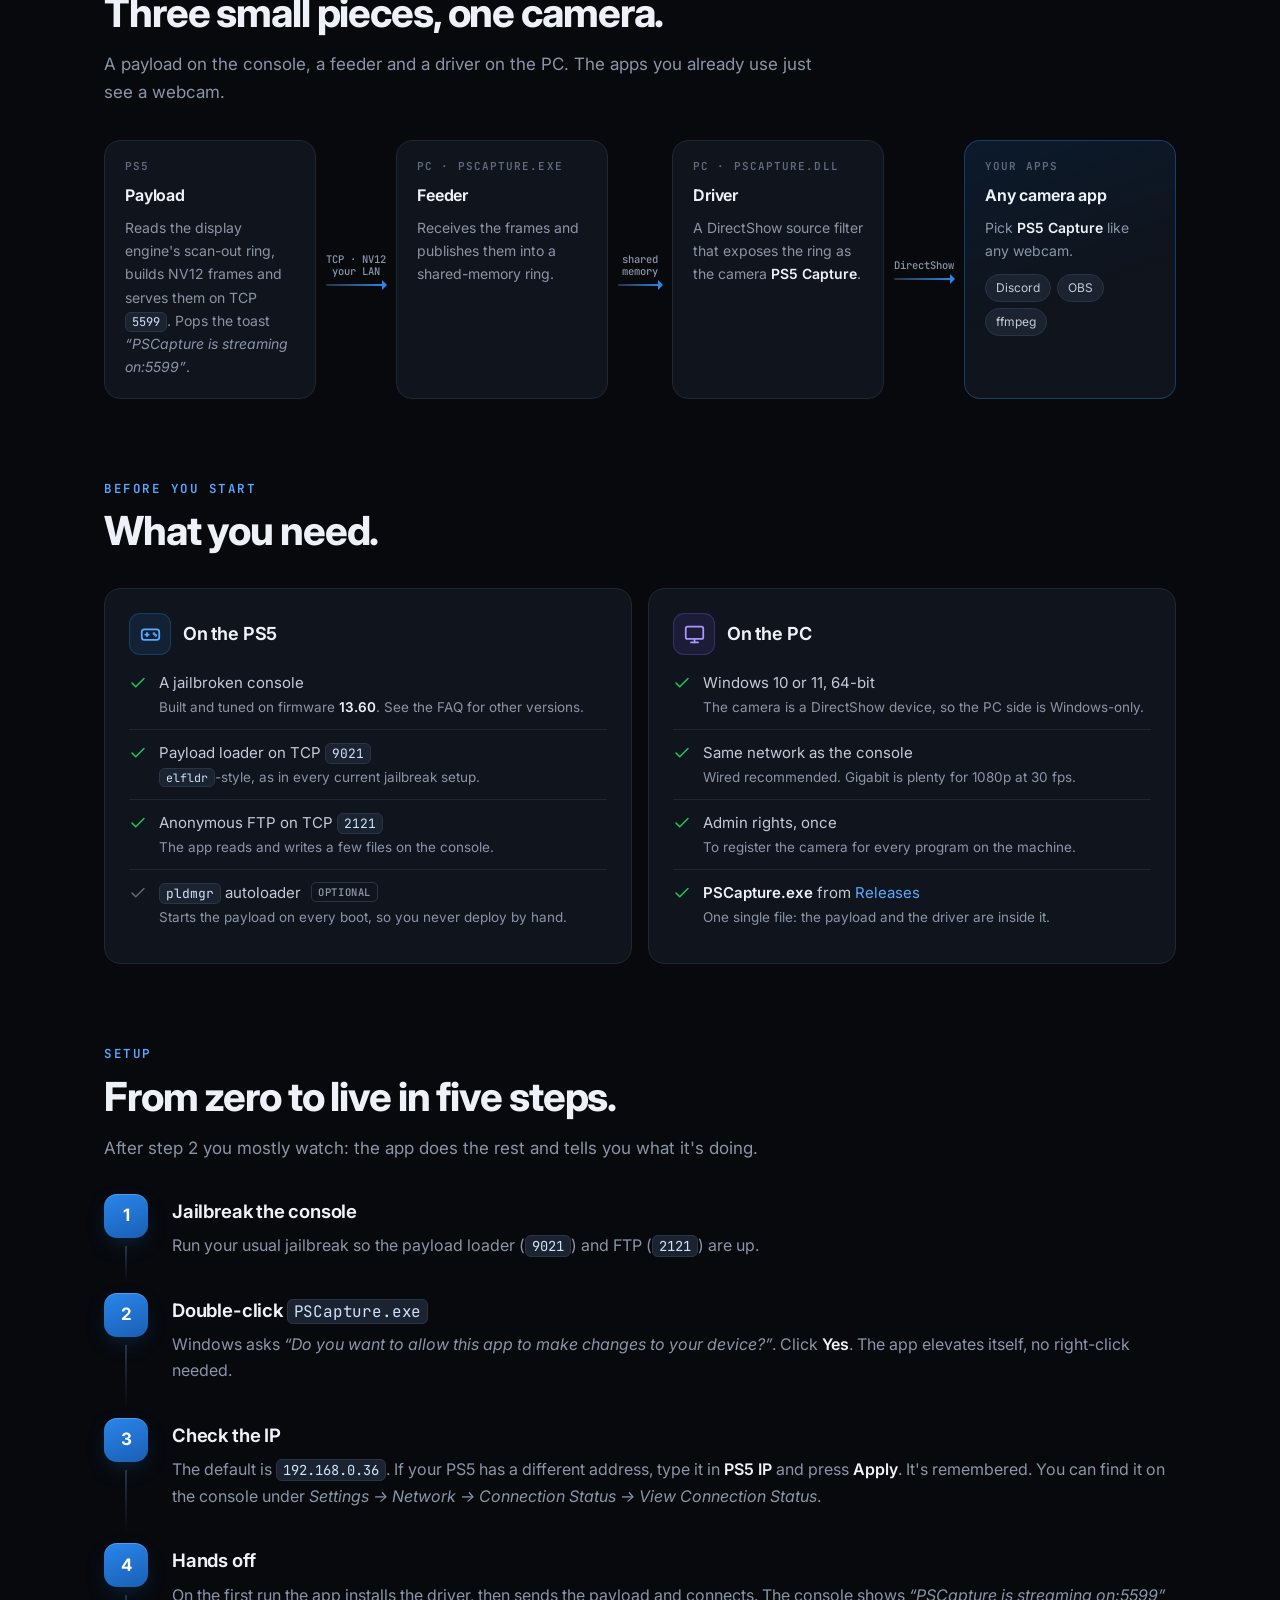
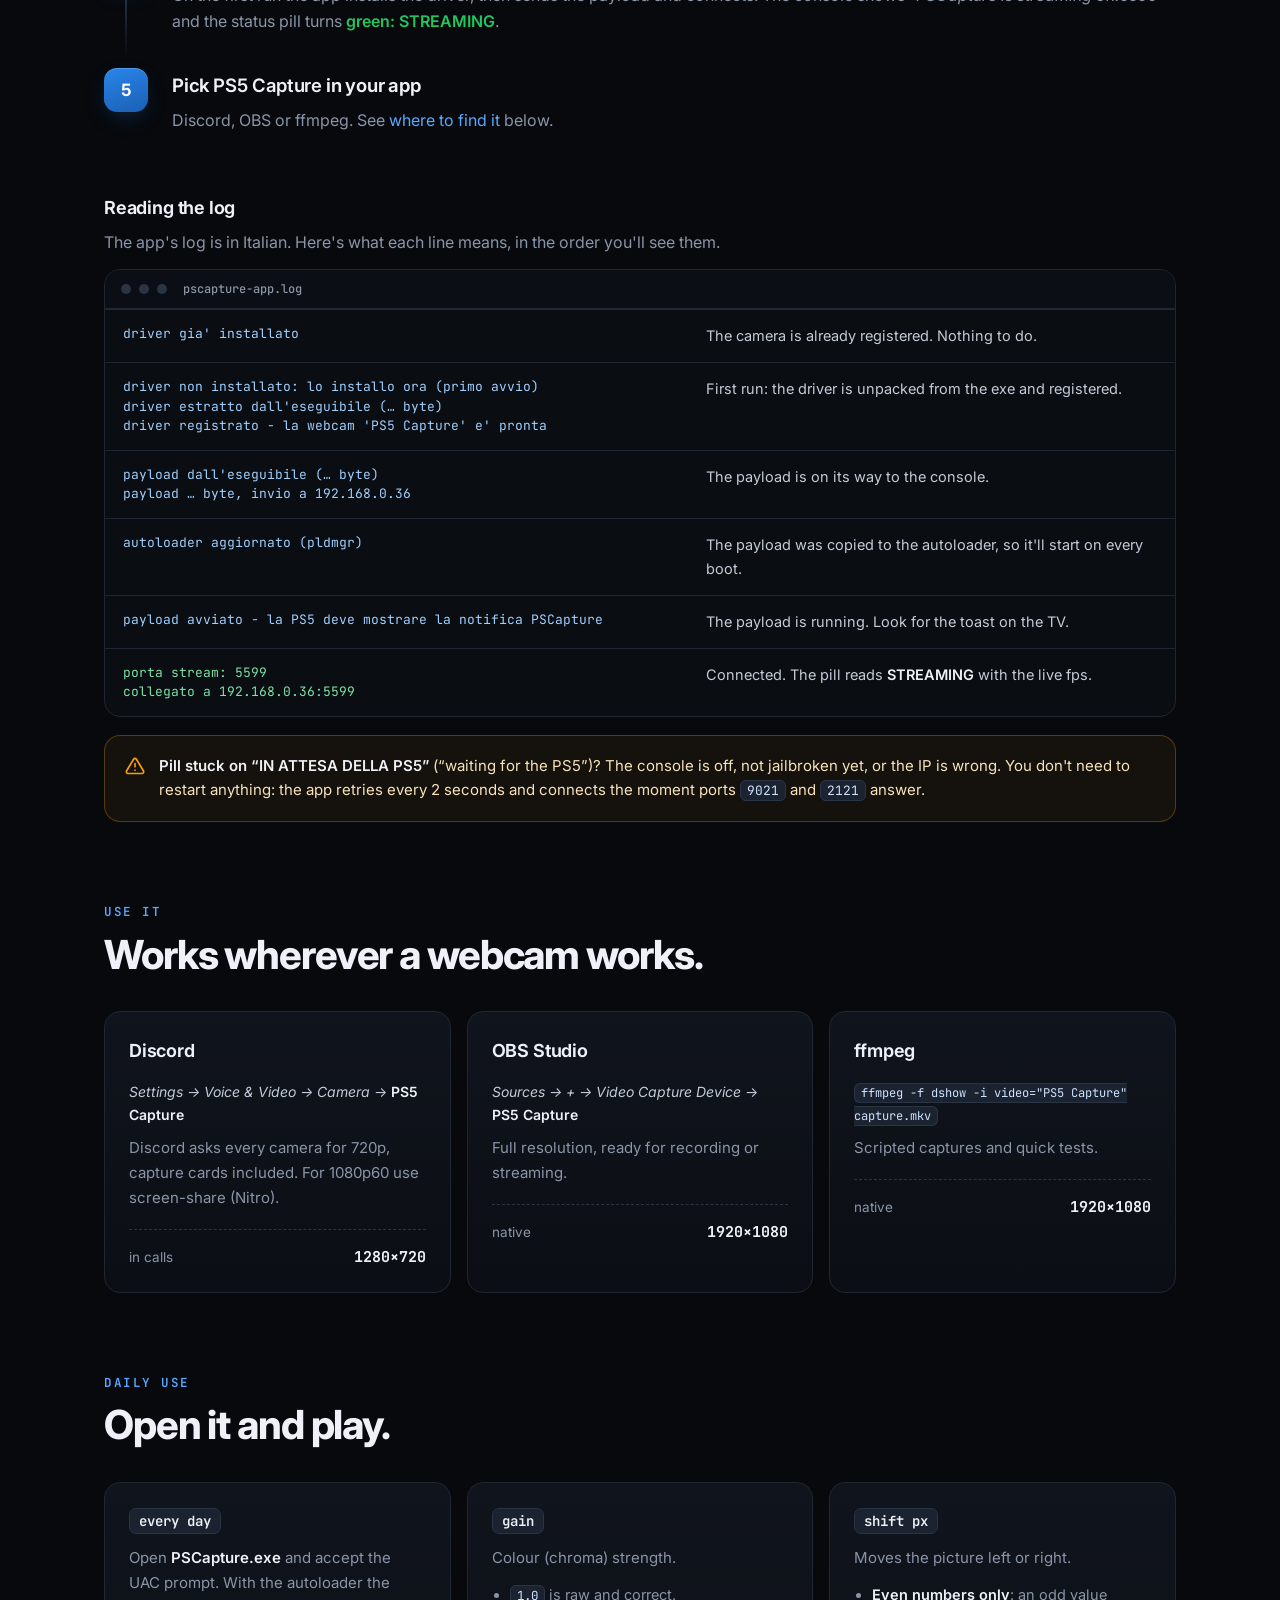
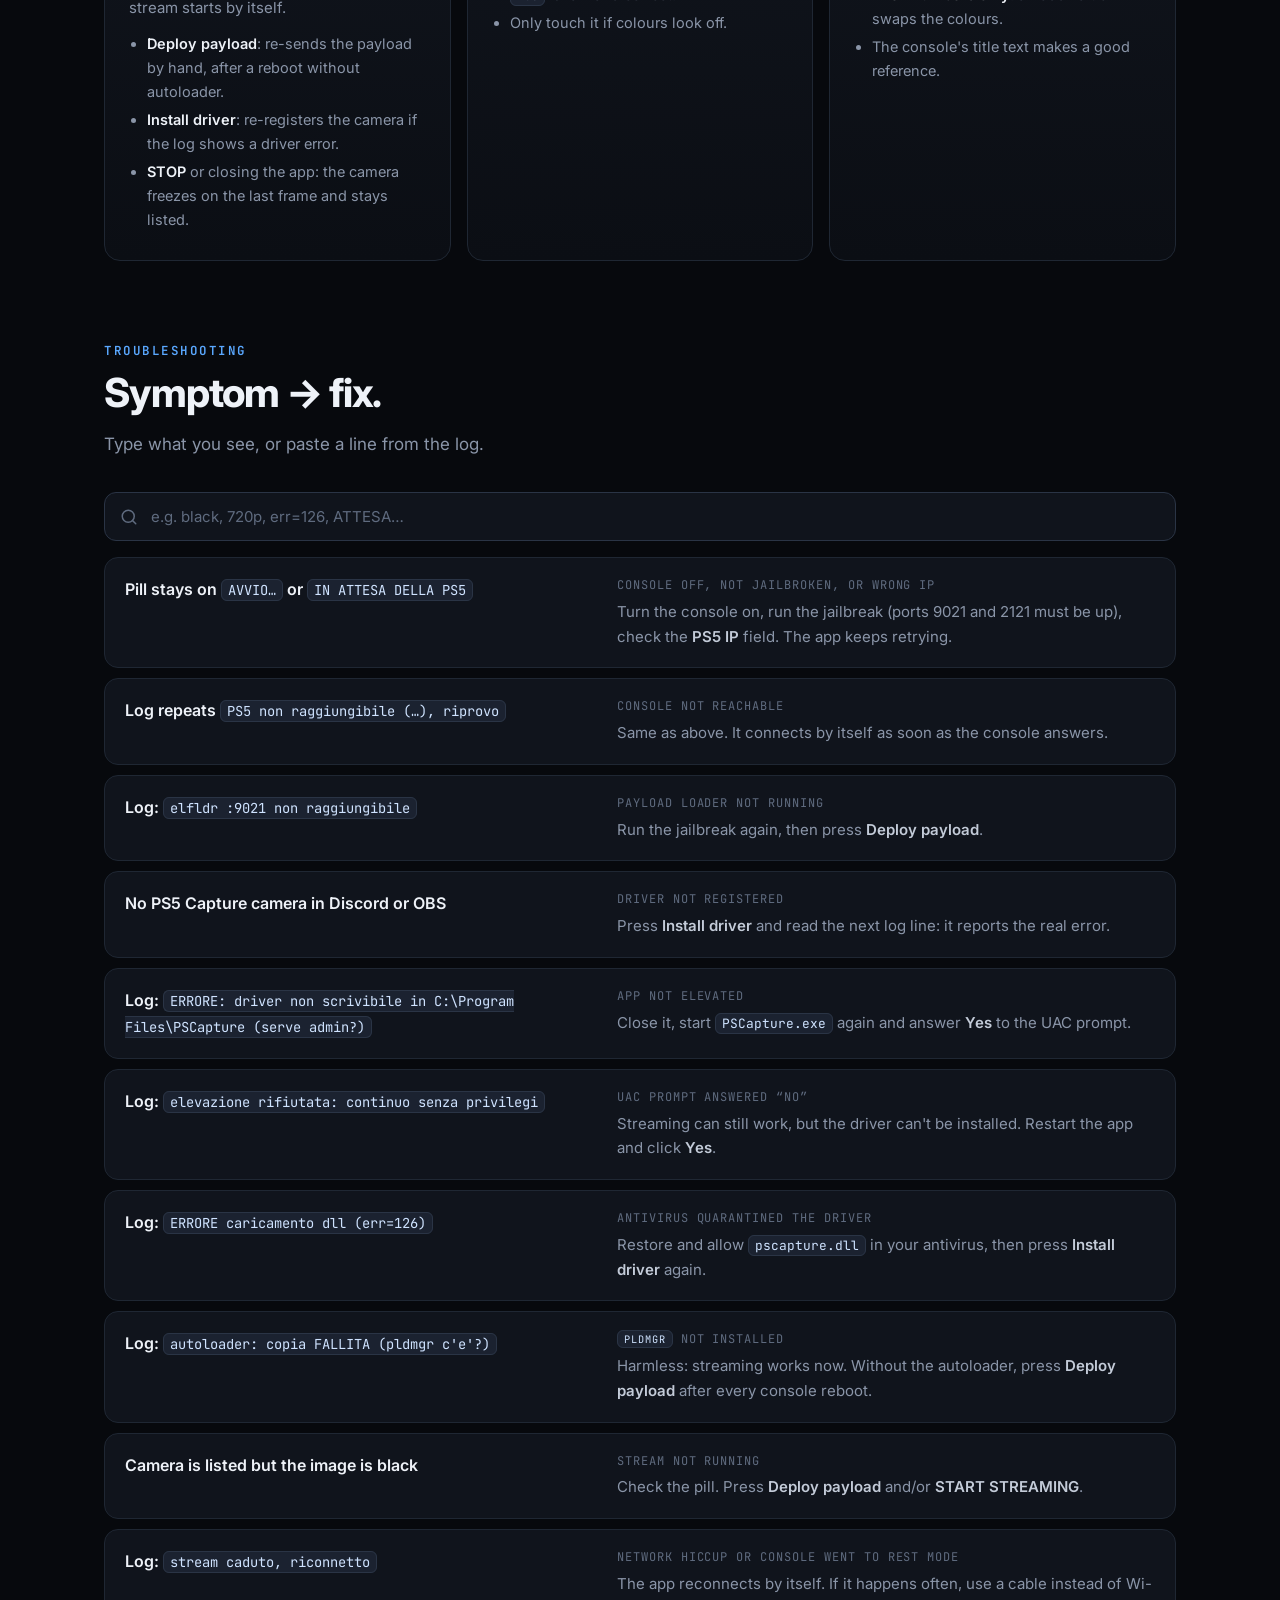
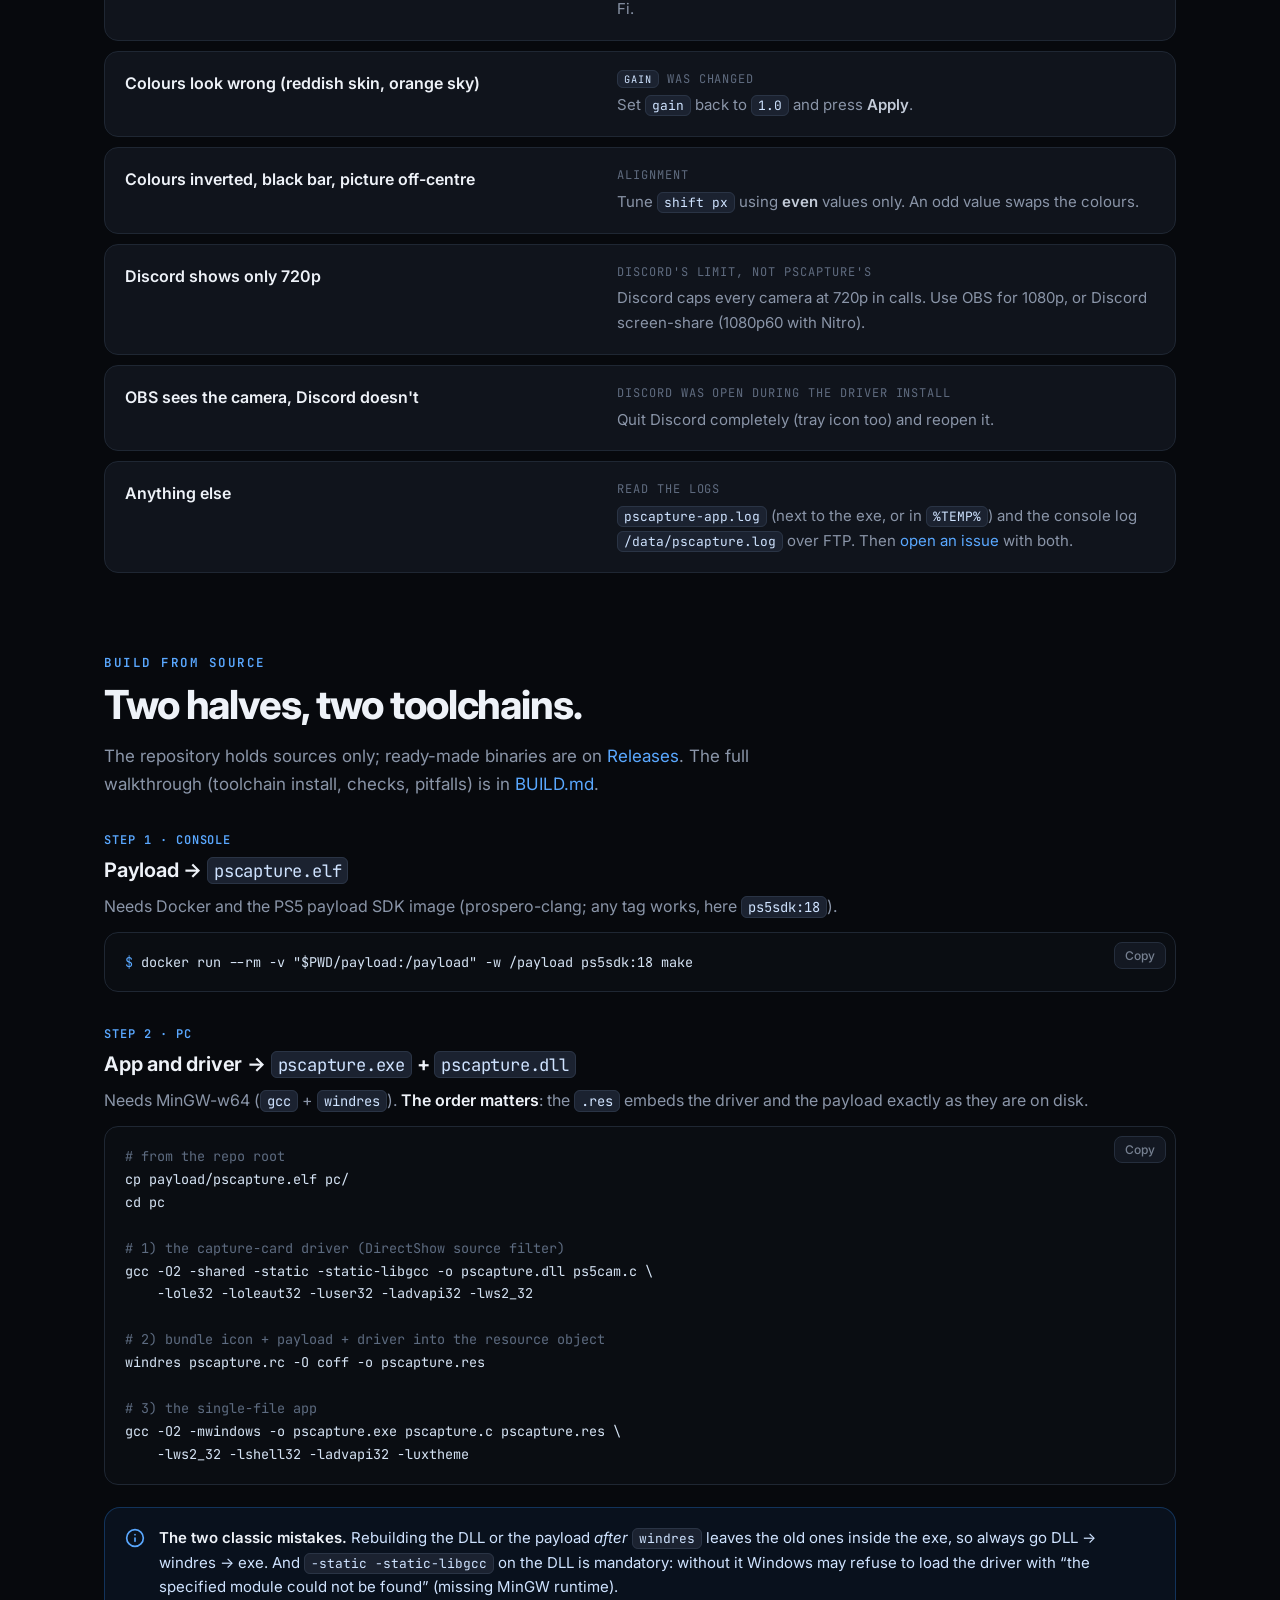
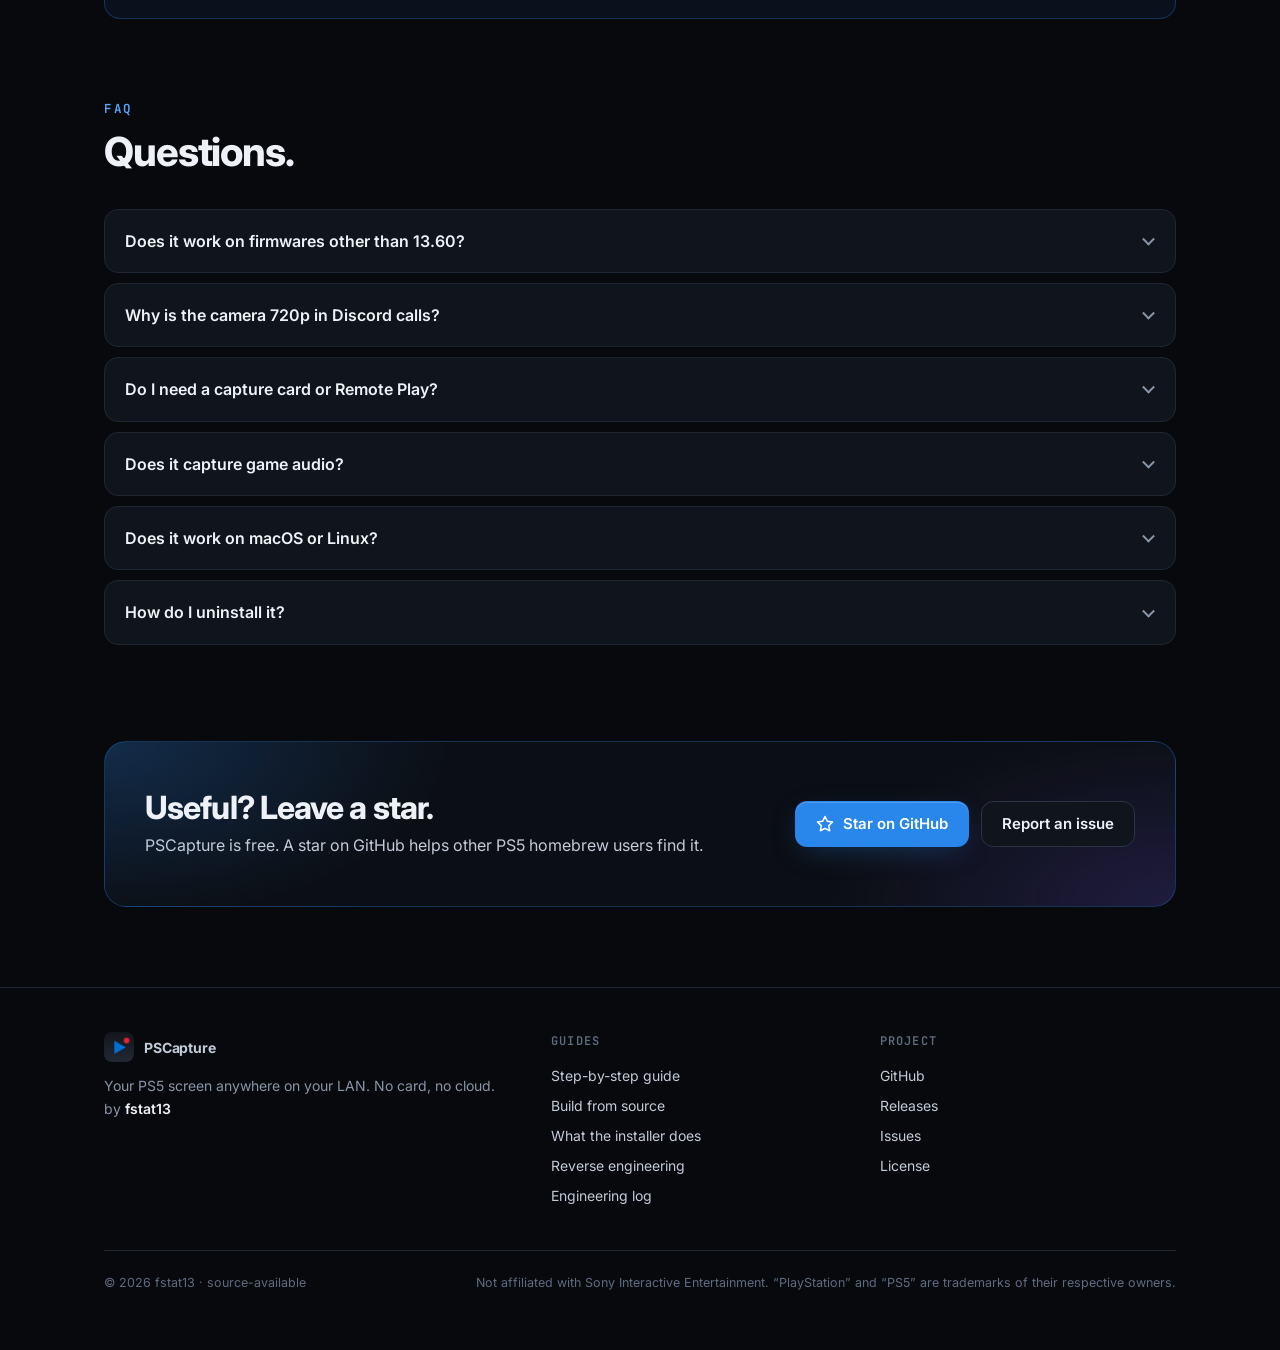
==== commit 876f8ef8: "docs: redesign the guide site, fix inaccurate docs - new modern layout for index.html / index.it.htm" ====
--- a/docs/index.html
+++ b/docs/index.html
@@ -1,274 +1,350 @@
 <!DOCTYPE html>
-<html lang="en">
+<html lang="en" class="no-js">
 <head>
 <meta charset="utf-8">
 <meta name="viewport" content="width=device-width, initial-scale=1">
-<title>PSCapture by fstat13 — PS5 screen as a capture card on PC</title>
-<style>
-  :root{
-    --bg:#0d1015; --card:#151a22; --card2:#1b222d; --line:#242c38;
-    --fg:#e8edf4; --dim:#96a0b0; --accent:#0070d1; --accent2:#35a3ff;
-    --rec:#e22236; --ok:#1fbf6b;
-  }
-  *{box-sizing:border-box}
-  body{margin:0;background:var(--bg);color:var(--fg);
-    font:16px/1.65 "Segoe UI",system-ui,-apple-system,Roboto,sans-serif;}
-  a{color:var(--accent2);text-decoration:none}
-  a:hover{text-decoration:underline}
-  .wrap{max-width:880px;margin:0 auto;padding:0 20px}
-  header{background:
-     radial-gradient(900px 320px at 20% -40%, rgba(0,112,209,.35), transparent 60%),
-     radial-gradient(700px 300px at 90% -30%, rgba(226,34,54,.22), transparent 60%),
-     var(--bg);
-     border-bottom:1px solid var(--line);padding:56px 0 40px}
-  .brand{display:flex;align-items:center;gap:18px}
-  .brand img{width:84px;height:84px;border-radius:20px;box-shadow:0 8px 30px rgba(0,0,0,.5)}
-  h1{font-size:44px;margin:0;letter-spacing:.5px}
-  .tag{color:var(--dim);font-size:18px;margin-top:6px}
-  .badges{margin-top:22px;display:flex;gap:10px;flex-wrap:wrap}
-  .badge{border:1px solid var(--line);background:var(--card);
-    padding:5px 12px;border-radius:999px;font-size:13px;color:var(--dim)}
-  .badge b{color:var(--fg)}
-  h2{margin:52px 0 14px;font-size:26px}
-  h3{margin:26px 0 10px;font-size:19px}
-  .cards{display:grid;grid-template-columns:repeat(auto-fit,minmax(240px,1fr));gap:14px}
-  .card{background:var(--card);border:1px solid var(--line);border-radius:14px;padding:18px 20px}
-  .card h3{margin:0 0 8px;font-size:17px}
-  .card p{margin:0;color:var(--dim);font-size:14.5px}
-  .flow{display:flex;gap:10px;align-items:stretch;flex-wrap:wrap;margin-top:16px}
-  .box{flex:1;min-width:180px;background:var(--card2);border:1px solid var(--line);
-    border-radius:12px;padding:14px 16px}
-  .box b{display:block;margin-bottom:6px}
-  .box div{color:var(--dim);font-size:13.5px}
-  .arrow{align-self:center;color:var(--accent2);font-size:22px;padding:0 2px}
-  ol.steps{counter-reset:s;list-style:none;padding:0;margin:18px 0 0}
-  ol.steps li{counter-increment:s;position:relative;padding:0 0 18px 54px}
-  ol.steps li::before{content:counter(s);position:absolute;left:0;top:0;
-    width:34px;height:34px;border-radius:10px;background:var(--accent);
-    color:#fff;font-weight:600;display:flex;align-items:center;justify-content:center}
-  ol.steps b{color:var(--fg)}
-  ol.steps span{color:var(--dim)}
-  ul.plain{color:var(--dim);padding-left:22px}
-  ul.plain b{color:var(--fg)}
-  table{width:100%;border-collapse:collapse;margin-top:14px;font-size:14.5px}
-  th,td{text-align:left;padding:10px 12px;border-bottom:1px solid var(--line);
-    vertical-align:top}
-  th{color:var(--dim);font-weight:500}
-  td code,th code{white-space:nowrap}
-  code,kbd{background:#0a0d12;border:1px solid var(--line);border-radius:6px;
-    padding:1px 7px;font:13.5px/1.5 Consolas,monospace;color:#cfe3ff}
-  pre{background:#0a0d12;border:1px solid var(--line);border-radius:12px;
-    padding:14px 16px;overflow-x:auto;font:13.5px/1.6 Consolas,monospace;
-    color:#cfe3ff}
-  pre .c{color:#5f7186}
-  details{background:var(--card);border:1px solid var(--line);border-radius:12px;
-    padding:14px 18px;margin:10px 0}
-  summary{cursor:pointer;font-weight:600}
-  details p{color:var(--dim);margin:10px 0 0}
-  .note{background:linear-gradient(0deg,rgba(0,112,209,.08),rgba(0,112,209,.08)),
-    var(--card);border:1px solid #23405f;border-radius:12px;padding:14px 18px;color:#cfe3ff}
-  .warn{background:linear-gradient(0deg,rgba(226,34,54,.07),rgba(226,34,54,.07)),
-    var(--card);border:1px solid #5f2330;border-radius:12px;padding:14px 18px;color:#f3cdd3}
-  footer{color:var(--dim);border-top:1px solid var(--line);margin-top:70px;
-    padding:26px 0 40px;font-size:13.5px}
-  .dot{display:inline-block;width:9px;height:9px;border-radius:50%;
-    background:var(--rec);margin-right:8px;vertical-align:1px}
-  .ok{color:var(--ok);font-weight:600}
-  .toc{display:flex;gap:8px;flex-wrap:wrap;margin-top:18px}
-  .toc a{border:1px solid var(--line);background:var(--card);border-radius:999px;
-    padding:4px 12px;font-size:13px}
-  .lang{position:absolute;top:18px;right:22px;font-size:13.5px}
-</style>
+<title>PSCapture — your PS5 screen as a capture card on PC</title>
+<meta name="description" content="PSCapture turns a jailbroken PS5 into a capture card for your PC: the console screen streams over your LAN and shows up in Discord, OBS and ffmpeg as a camera called “PS5 Capture”.">
+<meta name="theme-color" content="#07090d">
+<link rel="icon" type="image/png" href="pscapture.png">
+<link rel="alternate" hreflang="en" href="https://fstat13.github.io/PSCapture/">
+<link rel="alternate" hreflang="it" href="https://fstat13.github.io/PSCapture/index.it.html">
+<meta property="og:type" content="website">
+<meta property="og:title" content="PSCapture — your PS5 screen, live on your PC">
+<meta property="og:description" content="The PS5 screen shows up in Discord, OBS and ffmpeg as the camera “PS5 Capture”. No capture card, no Remote Play, no cloud.">
+<meta property="og:image" content="https://fstat13.github.io/PSCapture/pscapture.png">
+<meta property="og:url" content="https://fstat13.github.io/PSCapture/">
+<meta name="twitter:card" content="summary">
+<link rel="preconnect" href="https://fonts.googleapis.com">
+<link rel="preconnect" href="https://fonts.gstatic.com" crossorigin>
+<link href="https://fonts.googleapis.com/css2?family=Inter:wght@400;500;600;700;800&family=JetBrains+Mono:wght@400;500;600&display=swap" rel="stylesheet">
+<link rel="stylesheet" href="style.css">
 </head>
 <body>
 
-<header style="position:relative">
-  <div class="lang">🇮🇹 <a href="index.it.html">Italiano</a></div>
+<svg width="0" height="0" style="position:absolute" aria-hidden="true">
+  <symbol id="i-download" viewBox="0 0 24 24"><path d="M21 15v4a2 2 0 0 1-2 2H5a2 2 0 0 1-2-2v-4"/><polyline points="7 10 12 15 17 10"/><line x1="12" y1="15" x2="12" y2="3"/></symbol>
+  <symbol id="i-star" viewBox="0 0 24 24"><polygon points="12 2 15.09 8.26 22 9.27 17 14.14 18.18 21.02 12 17.77 5.82 21.02 7 14.14 2 9.27 8.91 8.26 12 2"/></symbol>
+  <symbol id="i-check" viewBox="0 0 24 24"><polyline points="20 6 9 17 4 12"/></symbol>
+  <symbol id="i-video" viewBox="0 0 24 24"><path d="m22 8-6 4 6 4V8Z"/><rect x="2" y="6" width="14" height="12" rx="2"/></symbol>
+  <symbol id="i-zap" viewBox="0 0 24 24"><polygon points="13 2 3 14 12 14 11 22 21 10 12 10 13 2"/></symbol>
+  <symbol id="i-file" viewBox="0 0 24 24"><path d="M14 2H6a2 2 0 0 0-2 2v16a2 2 0 0 0 2 2h12a2 2 0 0 0 2-2V8z"/><polyline points="14 2 14 8 20 8"/></symbol>
+  <symbol id="i-refresh" viewBox="0 0 24 24"><polyline points="23 4 23 10 17 10"/><polyline points="1 20 1 14 7 14"/><path d="M3.51 9a9 9 0 0 1 14.85-3.36L23 10M1 14l4.64 4.36A9 9 0 0 0 20.49 15"/></symbol>
+  <symbol id="i-sliders" viewBox="0 0 24 24"><line x1="4" y1="21" x2="4" y2="14"/><line x1="4" y1="10" x2="4" y2="3"/><line x1="12" y1="21" x2="12" y2="12"/><line x1="12" y1="8" x2="12" y2="3"/><line x1="20" y1="21" x2="20" y2="16"/><line x1="20" y1="12" x2="20" y2="3"/><line x1="1" y1="14" x2="7" y2="14"/><line x1="9" y1="8" x2="15" y2="8"/><line x1="17" y1="16" x2="23" y2="16"/></symbol>
+  <symbol id="i-lock" viewBox="0 0 24 24"><rect x="3" y="11" width="18" height="11" rx="2"/><path d="M7 11V7a5 5 0 0 1 10 0v4"/></symbol>
+  <symbol id="i-console" viewBox="0 0 24 24"><rect x="2" y="6" width="20" height="12" rx="3"/><line x1="6" y1="12" x2="10" y2="12"/><line x1="8" y1="10" x2="8" y2="14"/><circle cx="16" cy="11" r=".6"/><circle cx="18" cy="13" r=".6"/></symbol>
+  <symbol id="i-monitor" viewBox="0 0 24 24"><rect x="2" y="3" width="20" height="14" rx="2"/><line x1="8" y1="21" x2="16" y2="21"/><line x1="12" y1="17" x2="12" y2="21"/></symbol>
+  <symbol id="i-info" viewBox="0 0 24 24"><circle cx="12" cy="12" r="10"/><line x1="12" y1="16" x2="12" y2="12"/><line x1="12" y1="8" x2="12.01" y2="8"/></symbol>
+  <symbol id="i-alert" viewBox="0 0 24 24"><path d="M10.29 3.86 1.82 18a2 2 0 0 0 1.71 3h16.94a2 2 0 0 0 1.71-3L13.71 3.86a2 2 0 0 0-3.42 0z"/><line x1="12" y1="9" x2="12" y2="13"/><line x1="12" y1="17" x2="12.01" y2="17"/></symbol>
+  <symbol id="i-search" viewBox="0 0 24 24"><circle cx="11" cy="11" r="8"/><line x1="21" y1="21" x2="16.65" y2="16.65"/></symbol>
+</svg>
+
+<nav class="nav">
   <div class="wrap">
-    <div class="brand">
-      <img src="pscapture.png" alt="PSCapture">
-      <div>
-        <h1>PSCapture</h1>
-        <div class="tag">The PlayStation&nbsp;5 screen, live on your PC — as a real capture card.</div>
-      </div>
-    </div>
-    <div class="badges">
-      <span class="badge"><b>PS5</b> jailbroken</span>
-      <span class="badge"><b>Windows</b> 10 / 11</span>
-      <span class="badge"><span class="dot"></span><b>No</b> capture card</span>
-      <span class="badge"><b>No</b> Remote&nbsp;Play</span>
-      <span class="badge">1080p &middot; ~30 fps</span>
-    </div>
-    <div class="toc">
-      <a href="#start">Quick start</a>
-      <a href="#daily">Daily use</a>
+    <a class="logo" href="#top"><img src="pscapture.png" alt="">PSCapture</a>
+    <div class="nav-links">
+      <a href="#how">How it works</a>
+      <a href="#start">Setup</a>
       <a href="#trouble">Troubleshooting</a>
-      <a href="#build">Build from source</a>
+      <a href="#build">Build</a>
       <a href="#faq">FAQ</a>
+    </div>
+    <div class="nav-right">
+      <a class="lang" href="index.it.html" hreflang="it">Italiano</a>
+      <a class="btn btn-ghost btn-sm" href="https://github.com/fstat13/PSCapture"><svg class="i"><use href="#i-star"/></svg>Star <span class="stars" data-stars hidden></span></a>
+    </div>
+  </div>
+</nav>
+
+<header class="hero" id="top">
+  <div class="wrap hero-grid">
+    <div>
+      <span class="eyebrow"><span class="tagv">v0.1</span>Tested on PS5 firmware 13.60</span>
+      <h1>Your PS5 screen,<br><span class="grad">live on your PC.</span></h1>
+      <p class="lead">PSCapture turns a jailbroken PlayStation&nbsp;5 into a capture card.
+        The console streams its own screen over your LAN, and Windows sees it as a
+        camera called <b>PS5 Capture</b>, ready for Discord, OBS and ffmpeg.</p>
+      <div class="cta">
+        <a class="btn btn-primary" href="https://github.com/fstat13/PSCapture/releases"><svg class="i"><use href="#i-download"/></svg>Download for Windows</a>
+        <a class="btn btn-ghost" href="https://github.com/fstat13/PSCapture"><svg class="i"><use href="#i-star"/></svg>Star on GitHub <span class="stars" data-stars hidden></span></a>
+      </div>
+      <div class="hero-meta">
+        <span><svg class="i"><use href="#i-check"/></svg>No capture card</span>
+        <span><svg class="i"><use href="#i-check"/></svg>No Remote Play</span>
+        <span><svg class="i"><use href="#i-check"/></svg>No cloud</span>
+        <span><svg class="i"><use href="#i-check"/></svg>One .exe</span>
+      </div>
+    </div>
+
+    <div class="app" role="img" aria-label="The PSCapture window: the log shows the driver check, the payload being sent and the stream connecting; the status pill reads STREAMING.">
+      <div class="app-bar">
+        <img src="pscapture.png" alt="">
+        <span class="t">PSCapture by fstat13 - PS5 screen to PC</span>
+        <span class="w"><span>–</span><span>□</span><span>✕</span></span>
+      </div>
+      <div class="app-body">
+        <div class="app-head">
+          <div class="app-title">PSCapture<small>PS5 screen to PC</small></div>
+          <span class="pill live"><i></i> STREAMING  29.8 fps</span>
+        </div>
+        <div class="app-row">
+          <span class="app-lbl">PS5 IP</span><span class="app-in">192.168.0.36</span>
+          <span class="app-btn">Deploy payload</span><span class="app-btn">Install driver</span>
+        </div>
+        <div class="app-row">
+          <span class="app-btn big">START STREAMING</span><span class="app-btn stop">STOP</span>
+          <span class="app-knobs app-row" style="margin:0">
+            <span class="app-lbl">gain</span><span class="app-in">1.0</span>
+            <span class="app-lbl">shift px</span><span class="app-in">0</span>
+          </span>
+        </div>
+        <div class="app-log" aria-hidden="true">
+          <div>PSCapture pronto: premo Start e faccio tutto da solo.</div>
+          <div>--- AVVIO AUTOMATICO ---</div>
+          <div>driver gia' installato</div>
+          <div>payload dall'eseguibile (175480 byte)</div>
+          <div>payload 175480 byte, invio a 192.168.0.36</div>
+          <div>autoloader aggiornato (pldmgr)</div>
+          <div class="hl">payload avviato - la PS5 deve mostrare la notifica PSCapture</div>
+          <div>porta stream: 5599</div>
+          <div class="ok">collegato a 192.168.0.36:5599</div>
+        </div>
+      </div>
+    </div>
+  </div>
+
+  <div class="wrap">
+    <div class="stats">
+      <div class="stat"><div class="n">1920×1080</div><div class="l">full HD in OBS</div></div>
+      <div class="stat"><div class="n">~30 fps</div><div class="l">over a plain LAN</div></div>
+      <div class="stat"><div class="n">0</div><div class="l">re-encodes on the console</div></div>
+      <div class="stat"><div class="n">1 file</div><div class="l">driver and payload inside</div></div>
     </div>
   </div>
 </header>
 
-<div class="wrap">
-
-  <h2>What it is</h2>
-  <div class="cards">
-    <div class="card">
-      <h3>🎥 Virtual capture card</h3>
-      <p>PSCapture registers a DirectShow device named <b>PS5 Capture</b>.
-         Discord, OBS and ffmpeg see it like an Elgato — pick it and go live.</p>
-    </div>
-    <div class="card">
-      <h3>⚡ Straight from the GPU</h3>
-      <p>The console payload reads the display engine's scan-out buffer directly
-         and streams NV12 frames over your LAN. No re-encode delay, no cloud.</p>
-    </div>
-    <div class="card">
-      <h3>🖱️ One executable</h3>
-      <p><b>PSCapture.exe</b> carries the console payload inside itself:
-         install the driver, push the payload, start streaming — one window,
-         one click.</p>
-    </div>
-  </div>
-
-  <h2>How it works</h2>
-  <div class="flow">
-    <div class="box"><b>PS5 &middot; payload</b>
-      <div>reads the DCE scan-out ring, builds NV12 frames, serves them on a TCP
-           port, pops a toast: <i>“PSCapture is streaming on:PORT”</i>.</div></div>
-    <div class="arrow">→</div>
-    <div class="box"><b>PC &middot; feeder</b>
-      <div>receives frames and publishes them into a shared-memory ring.</div></div>
-    <div class="arrow">→</div>
-    <div class="box"><b>PC &middot; driver</b>
-      <div>DirectShow filter exposes the ring as a camera every app can use.</div></div>
-  </div>
-
-  <h2 id="start">Quick start — step by step</h2>
-
-  <div class="note" style="margin-bottom:20px">
-    <b>What you need first.</b> A jailbroken PS5 with the standard setup:
-    a payload loader on TCP <code>9021</code> (<code>elfldr</code>-style),
-    anonymous FTP on TCP <code>2121</code>, and optionally the
-    <code>pldmgr</code> autoloader so the payload starts on every boot.
-    PC and console on the same LAN. Download <b>PSCapture.exe</b> from the
-    Releases page — <b>it's one single file</b>: the console payload and the
-    Windows driver are inside it.
-  </div>
-
-  <ol class="steps">
-    <li><b>Jailbreak the console</b><br>
-      <span>Any kernel-capable jailbreak that gives you the payload loader
-      (:9021), anonymous FTP (:2121) and — optionally — the
-      <code>pldmgr</code> autoloader.</span></li>
-    <li><b>Double-click <code>PSCapture.exe</code></b><br>
-      <span>Windows asks <i>“Do you want to allow this app to make changes?”</i>
-      → <b>Yes</b>. The app elevates itself; admin is needed once, to register
-      the virtual camera for every program on the machine.</span></li>
-    <li><b>Check the IP</b><br>
-      <span>If your PS5 is not at <code>192.168.0.36</code>, type its address
-      in the <b>PS5 IP</b> field and press <b>Apply</b>.</span></li>
-    <li><b>Watch it work — press nothing</b><br>
-      <span>The app does everything alone, and narrates it in the dark log pane
-      (see the table below). On the console you will also see the system
-      notification <i>“PSCapture is streaming on:PORT”</i>.</span></li>
-    <li><b>Use it in any app</b><br>
-      <span>Discord (call): <i>Settings → Voice &amp; Video → Camera</i> →
-      <b>PS5 Capture</b> (720p — Discord asks every camera for 720p, capture
-      cards included). OBS: add a <i>Video Capture Device</i> → full
-      <b>1920x1080</b>. ffmpeg:
-      <code>-f dshow -i video="PS5 Capture"</code>.</span></li>
-  </ol>
-
-  <h3>What you should see in the app log</h3>
-  <table>
-    <tr><th>Line</th><th>Meaning</th></tr>
-    <tr><td><code>driver gia' installato</code></td>
-        <td>camera already registered — nothing to do</td></tr>
-    <tr><td><code>driver estratto dall'eseguibile (… byte)</code><br>
-            <code>driver registrato - la webcam 'PS5 Capture' e' pronta</code></td>
-        <td>first run: the driver was unpacked from the exe and registered</td></tr>
-    <tr><td><code>payload dall'eseguibile (… byte)</code></td>
-        <td>the console payload is on its way to the PS5</td></tr>
-    <tr><td><code>payload avviato - la PS5 deve mostrare la notifica PSCapture</code></td>
-        <td>the payload is running on the console</td></tr>
-    <tr><td><code>porta stream: 9xxx</code> → <code>collegato a …:9xxx</code></td>
-        <td>stream connected — the pill turns <span class="ok">green: STREAMING</span></td></tr>
-  </table>
-
-  <div class="warn" style="margin-top:18px">
-    <b>Pill stuck on “IN ATTESA DELLA PS5 — accesa e col jailbreak avviato?”</b><br>
-    The console is off, not jailbroken yet, or the IP is wrong. The app keeps
-    retrying every 2 seconds: the moment the console is ready it connects by
-    itself. Ports to check on the console: <code>9021</code> and
-    <code>2121</code> must be open.
-  </div>
-
-  <h2 id="daily">Daily use &amp; tuning</h2>
-  <ul class="plain">
-    <li>Open <b>PSCapture.exe</b> (UAC → Yes). If the payload is already on the
-        console (autoloader), the stream starts by itself; otherwise press
-        <b>Deploy payload</b> once.</li>
-    <li><b>Stop</b> / closing the app stops the stream — the camera freezes on
-        the last frame and consumers keep the device listed.</li>
-    <li><b>gain</b> — chroma strength. <b>Leave it at 1.0</b> (raw) unless
-        colors look off.</li>
-    <li><b>shift px</b> — horizontal alignment. <b>Even numbers only</b> (an
-        odd value inverts the colors). Applies live, saved in
-        <code>pscapture.ini</code> next to the exe.</li>
-  </ul>
-
-  <h2 id="trouble">Troubleshooting — symptom → fix</h2>
-  <table>
-    <tr><th>Symptom</th><th>Cause → fix</th></tr>
-    <tr><td>Pill stays <code>AVVIO…</code> / <code>IN ATTESA DELLA PS5</code></td>
-        <td>Console off or not jailbroken, or wrong IP → turn it on, run the
-            jailbreak, check the IP field</td></tr>
-    <tr><td>Log repeats <code>PS5 non raggiungibile</code></td>
-        <td>Same as above — the app retries by itself</td></tr>
-    <tr><td>No <b>PS5 Capture</b> camera in Discord/OBS</td>
-        <td>Driver never registered → press <b>Install driver</b>; the log now
-            reports the real error</td></tr>
-    <tr><td><code>ERRORE: driver non scrivibile in C:\Program Files\PSCapture (serve admin?)</code></td>
-        <td>App not elevated → restart PSCapture.exe and accept the UAC prompt</td></tr>
-    <tr><td><code>ERRORE caricando la dll (err=126)</code></td>
-        <td>Antivirus quarantined the extracted dll → allow
-            <code>pscapture.dll</code> in the antivirus, then press
-            <b>Install driver</b> again</td></tr>
-    <tr><td>Camera listed but image is black</td>
-        <td>Stream not started → check the pill, press <b>Deploy payload</b>
-            and/or <b>START STREAMING</b></td></tr>
-    <tr><td>Colors look wrong</td>
-        <td><code>gain</code> was moved → set it back to 1.0 and Apply</td></tr>
-    <tr><td>Image off-center / black bar</td>
-        <td>Alignment → tune <code>shift px</code> with even numbers</td></tr>
-    <tr><td>Discord shows 720p</td>
-        <td>Discord's engine caps every camera at 720p → use OBS for 1080p</td></tr>
-    <tr><td>OBS sees the camera, Discord doesn't</td>
-        <td>Discord was open before the driver install → fully quit Discord
-            (tray included) and reopen</td></tr>
-    <tr><td>Anything else</td>
-        <td>Read <code>pscapture-app.log</code> (next to the exe or in
-            <code>%TEMP%</code>) and the console log
-            <code>/data/pscapture.log</code> over FTP</td></tr>
-  </table>
-
-  <h2 id="build">Build from source</h2>
-
-  <p style="color:var(--dim)">Sources only — the repo contains no binaries.
-  Two halves, two toolchains. The full walk-through (toolchain install,
-  verification, gotchas) is in <a href="BUILD.md">docs/BUILD.md</a>.</p>
-
-  <h3>1 · Console payload → <code>pscapture.elf</code></h3>
-  <pre><span class="c"># needs Docker + the PS5 payload SDK image (prospero-clang; here tagged ps5sdk:18)</span>
-docker run --rm -v "&lt;repo&gt;/payload:/payload" -w /payload ps5sdk:18 make</pre>
-
-  <h3>2 · PC side → <code>pscapture.exe</code> + <code>pscapture.dll</code></h3>
-  <p style="color:var(--dim)">Needs MinGW-w64 (<code>gcc</code> +
-  <code>windres</code>). <b>The order is mandatory</b>: the
-  <code>.res</code> embeds the driver and the payload as they are on disk.</p>
-  <pre><span class="c"># from the repo root</span>
-cp payload/pscapture.elf pc/        <span class="c"># it gets embedded as-is</span>
+<main class="wrap">
+
+  <section id="why" class="reveal">
+    <div class="sec-head">
+      <div class="kicker">Why PSCapture</div>
+      <h2>A capture card, without the capture card.</h2>
+      <p class="sub">Everything runs on hardware you already own: the console, your network and your PC.</p>
+    </div>
+    <div class="grid g3">
+      <div class="card"><div class="ico"><svg class="i"><use href="#i-video"/></svg></div>
+        <h3>A real camera device</h3>
+        <p>A DirectShow source filter named <b>PS5 Capture</b>. Any app that can open a webcam can open your console.</p></div>
+      <div class="card"><div class="ico v"><svg class="i"><use href="#i-zap"/></svg></div>
+        <h3>Straight from the display engine</h3>
+        <p>The payload reads the console's scan-out buffer and sends raw NV12 frames. Nothing is re-encoded, so nothing waits for an encoder.</p></div>
+      <div class="card"><div class="ico g"><svg class="i"><use href="#i-file"/></svg></div>
+        <h3>One file, one window</h3>
+        <p><b>PSCapture.exe</b> installs the driver, sends the payload, registers it in the autoloader and connects, all on its own.</p></div>
+      <div class="card"><div class="ico a"><svg class="i"><use href="#i-refresh"/></svg></div>
+        <h3>Recovers by itself</h3>
+        <p>Console still off? It retries every 2 seconds. Stream dropped? It reconnects. You don't have to babysit it.</p></div>
+      <div class="card"><div class="ico"><svg class="i"><use href="#i-sliders"/></svg></div>
+        <h3>Live tuning</h3>
+        <p>Colour <code>gain</code> and horizontal <code>shift</code> apply in about a second and are saved in <code>pscapture.ini</code>.</p></div>
+      <div class="card"><div class="ico v"><svg class="i"><use href="#i-lock"/></svg></div>
+        <h3>Stays on your network</h3>
+        <p>No accounts, no cloud relay, no Remote Play. Frames go from the console to your PC and nowhere else.</p></div>
+    </div>
+  </section>
+
+  <section id="how" class="reveal">
+    <div class="sec-head">
+      <div class="kicker">How it works</div>
+      <h2>Three small pieces, one camera.</h2>
+      <p class="sub">A payload on the console, a feeder and a driver on the PC. The apps you already use just see a webcam.</p>
+    </div>
+    <div class="pipe">
+      <div class="node"><div class="where">PS5</div><h3>Payload</h3>
+        <p>Reads the display engine's scan-out ring, builds NV12 frames and serves them on TCP <code>5599</code>. Pops the toast <i>“PSCapture is streaming on:5599”</i>.</p></div>
+      <div class="link"><span>TCP · NV12<br>your LAN</span><div class="line"></div></div>
+      <div class="node"><div class="where">PC · PSCapture.exe</div><h3>Feeder</h3>
+        <p>Receives the frames and publishes them into a shared-memory ring.</p></div>
+      <div class="link"><span>shared<br>memory</span><div class="line"></div></div>
+      <div class="node"><div class="where">PC · pscapture.dll</div><h3>Driver</h3>
+        <p>A DirectShow source filter that exposes the ring as the camera <b>PS5 Capture</b>.</p></div>
+      <div class="link"><span>DirectShow</span><div class="line"></div></div>
+      <div class="node end"><div class="where">Your apps</div><h3>Any camera app</h3>
+        <p>Pick <b>PS5 Capture</b> like any webcam.</p>
+        <div class="chips"><span class="chip">Discord</span><span class="chip">OBS</span><span class="chip">ffmpeg</span></div></div>
+    </div>
+  </section>
+
+  <section id="requirements" class="reveal">
+    <div class="sec-head">
+      <div class="kicker">Before you start</div>
+      <h2>What you need.</h2>
+    </div>
+    <div class="grid g2">
+      <div class="req">
+        <div class="req-h"><div class="ico"><svg class="i"><use href="#i-console"/></svg></div><h3>On the PS5</h3></div>
+        <ul>
+          <li><svg class="i"><use href="#i-check"/></svg><span>A jailbroken console<small>Built and tuned on firmware <b>13.60</b>. See the FAQ for other versions.</small></span></li>
+          <li><svg class="i"><use href="#i-check"/></svg><span>Payload loader on TCP <code>9021</code><small><code>elfldr</code>-style, as in every current jailbreak setup.</small></span></li>
+          <li><svg class="i"><use href="#i-check"/></svg><span>Anonymous FTP on TCP <code>2121</code><small>The app reads and writes a few files on the console.</small></span></li>
+          <li class="opt"><svg class="i"><use href="#i-check"/></svg><span><code>pldmgr</code> autoloader <span class="tagopt">optional</span><small>Starts the payload on every boot, so you never deploy by hand.</small></span></li>
+        </ul>
+      </div>
+      <div class="req">
+        <div class="req-h"><div class="ico v"><svg class="i"><use href="#i-monitor"/></svg></div><h3>On the PC</h3></div>
+        <ul>
+          <li><svg class="i"><use href="#i-check"/></svg><span>Windows 10 or 11, 64-bit<small>The camera is a DirectShow device, so the PC side is Windows-only.</small></span></li>
+          <li><svg class="i"><use href="#i-check"/></svg><span>Same network as the console<small>Wired recommended. Gigabit is plenty for 1080p at 30 fps.</small></span></li>
+          <li><svg class="i"><use href="#i-check"/></svg><span>Admin rights, once<small>To register the camera for every program on the machine.</small></span></li>
+          <li><svg class="i"><use href="#i-check"/></svg><span><b>PSCapture.exe</b> from <a href="https://github.com/fstat13/PSCapture/releases">Releases</a><small>One single file: the payload and the driver are inside it.</small></span></li>
+        </ul>
+      </div>
+    </div>
+  </section>
+
+  <section id="start" class="reveal">
+    <div class="sec-head">
+      <div class="kicker">Setup</div>
+      <h2>From zero to live in five steps.</h2>
+      <p class="sub">After step 2 you mostly watch: the app does the rest and tells you what it's doing.</p>
+    </div>
+    <ol class="steps">
+      <li><h3>Jailbreak the console</h3>
+        <p>Run your usual jailbreak so the payload loader (<code>9021</code>) and FTP (<code>2121</code>) are up.</p></li>
+      <li><h3>Double-click <code>PSCapture.exe</code></h3>
+        <p>Windows asks <i>“Do you want to allow this app to make changes to your device?”</i>. Click <b>Yes</b>. The app elevates itself, no right-click needed.</p></li>
+      <li><h3>Check the IP</h3>
+        <p>The default is <code>192.168.0.36</code>. If your PS5 has a different address, type it in <b>PS5 IP</b> and press <b>Apply</b>. It's remembered. You can find it on the console under <i>Settings → Network → Connection Status → View Connection Status</i>.</p></li>
+      <li><h3>Hands off</h3>
+        <p>On the first run the app installs the driver, then sends the payload and connects. The console shows <i>“PSCapture is streaming on:5599”</i> and the status pill turns <b style="color:var(--green)">green: STREAMING</b>.</p></li>
+      <li><h3>Pick <b>PS5 Capture</b> in your app</h3>
+        <p>Discord, OBS or ffmpeg. See <a href="#use">where to find it</a> below.</p></li>
+    </ol>
+
+    <h3 style="margin:30px 0 6px">Reading the log</h3>
+    <p style="color:var(--dim)">The app's log is in Italian. Here's what each line means, in the order you'll see them.</p>
+    <div class="term" style="margin-top:14px">
+      <div class="term-bar"><i></i><i></i><i></i><b>pscapture-app.log</b></div>
+      <div class="term-row"><code>driver gia' installato</code><span class="m">The camera is already registered. Nothing to do.</span></div>
+      <div class="term-row"><code>driver non installato: lo installo ora (primo avvio)<br>driver estratto dall'eseguibile (… byte)<br>driver registrato - la webcam 'PS5 Capture' e' pronta</code><span class="m">First run: the driver is unpacked from the exe and registered.</span></div>
+      <div class="term-row"><code>payload dall'eseguibile (… byte)<br>payload … byte, invio a 192.168.0.36</code><span class="m">The payload is on its way to the console.</span></div>
+      <div class="term-row"><code>autoloader aggiornato (pldmgr)</code><span class="m">The payload was copied to the autoloader, so it'll start on every boot.</span></div>
+      <div class="term-row"><code>payload avviato - la PS5 deve mostrare la notifica PSCapture</code><span class="m">The payload is running. Look for the toast on the TV.</span></div>
+      <div class="term-row ok"><code>porta stream: 5599<br>collegato a 192.168.0.36:5599</code><span class="m">Connected. The pill reads <b>STREAMING</b> with the live fps.</span></div>
+    </div>
+
+    <div class="callout warn" style="margin-top:18px">
+      <svg class="i"><use href="#i-alert"/></svg>
+      <p><b>Pill stuck on “IN ATTESA DELLA PS5”</b> (“waiting for the PS5”)? The console is off, not jailbroken yet, or the IP is wrong. You don't need to restart anything: the app retries every 2 seconds and connects the moment ports <code>9021</code> and <code>2121</code> answer.</p>
+    </div>
+  </section>
+
+  <section id="use" class="reveal">
+    <div class="sec-head">
+      <div class="kicker">Use it</div>
+      <h2>Works wherever a webcam works.</h2>
+    </div>
+    <div class="grid g3">
+      <div class="card target"><h3>Discord</h3>
+        <div class="path"><i>Settings → Voice &amp; Video → Camera</i> → <b>PS5 Capture</b></div>
+        <p style="margin-top:10px">Discord asks every camera for 720p, capture cards included. For 1080p60 use screen-share (Nitro).</p>
+        <div class="res">in calls <b>1280×720</b></div></div>
+      <div class="card target"><h3>OBS Studio</h3>
+        <div class="path"><i>Sources → + → Video Capture Device</i> → <b>PS5 Capture</b></div>
+        <p style="margin-top:10px">Full resolution, ready for recording or streaming.</p>
+        <div class="res">native <b>1920×1080</b></div></div>
+      <div class="card target"><h3>ffmpeg</h3>
+        <div class="path"><code>ffmpeg -f dshow -i video="PS5 Capture" capture.mkv</code></div>
+        <p style="margin-top:10px">Scripted captures and quick tests.</p>
+        <div class="res">native <b>1920×1080</b></div></div>
+    </div>
+  </section>
+
+  <section id="daily" class="reveal">
+    <div class="sec-head">
+      <div class="kicker">Daily use</div>
+      <h2>Open it and play.</h2>
+    </div>
+    <div class="grid g3">
+      <div class="card knob"><span class="k">every day</span>
+        <p>Open <b>PSCapture.exe</b> and accept the UAC prompt. With the autoloader the stream starts by itself.</p>
+        <ul>
+          <li><b>Deploy payload</b>: re-sends the payload by hand, after a reboot without autoloader.</li>
+          <li><b>Install driver</b>: re-registers the camera if the log shows a driver error.</li>
+          <li><b>STOP</b> or closing the app: the camera freezes on the last frame and stays listed.</li>
+        </ul></div>
+      <div class="card knob"><span class="k">gain</span>
+        <p>Colour (chroma) strength.</p>
+        <ul><li><code>1.0</code> is raw and correct.</li><li>Only touch it if colours look off.</li></ul></div>
+      <div class="card knob"><span class="k">shift px</span>
+        <p>Moves the picture left or right.</p>
+        <ul><li><b>Even numbers only</b>: an odd value swaps the colours.</li><li>The console's title text makes a good reference.</li></ul></div>
+    </div>
+  </section>
+
+  <section id="trouble" class="reveal">
+    <div class="sec-head">
+      <div class="kicker">Troubleshooting</div>
+      <h2>Symptom → fix.</h2>
+      <p class="sub">Type what you see, or paste a line from the log.</p>
+    </div>
+    <div class="search"><svg class="i"><use href="#i-search"/></svg>
+      <input id="q" type="search" placeholder="e.g. black, 720p, err=126, ATTESA…" autocomplete="off" aria-label="Filter problems"></div>
+    <div class="issues">
+      <div class="issue"><div class="sym">Pill stays on <code>AVVIO…</code> or <code>IN ATTESA DELLA PS5</code></div>
+        <div class="fix"><span class="cause">console off, not jailbroken, or wrong IP</span>Turn the console on, run the jailbreak (ports 9021 and 2121 must be up), check the <b>PS5 IP</b> field. The app keeps retrying.</div></div>
+      <div class="issue"><div class="sym">Log repeats <code>PS5 non raggiungibile (…), riprovo</code></div>
+        <div class="fix"><span class="cause">console not reachable</span>Same as above. It connects by itself as soon as the console answers.</div></div>
+      <div class="issue"><div class="sym">Log: <code>elfldr :9021 non raggiungibile</code></div>
+        <div class="fix"><span class="cause">payload loader not running</span>Run the jailbreak again, then press <b>Deploy payload</b>.</div></div>
+      <div class="issue"><div class="sym">No <b>PS5 Capture</b> camera in Discord or OBS</div>
+        <div class="fix"><span class="cause">driver not registered</span>Press <b>Install driver</b> and read the next log line: it reports the real error.</div></div>
+      <div class="issue"><div class="sym">Log: <code>ERRORE: driver non scrivibile in C:\Program Files\PSCapture (serve admin?)</code></div>
+        <div class="fix"><span class="cause">app not elevated</span>Close it, start <code>PSCapture.exe</code> again and answer <b>Yes</b> to the UAC prompt.</div></div>
+      <div class="issue"><div class="sym">Log: <code>elevazione rifiutata: continuo senza privilegi</code></div>
+        <div class="fix"><span class="cause">UAC prompt answered “No”</span>Streaming can still work, but the driver can't be installed. Restart the app and click <b>Yes</b>.</div></div>
+      <div class="issue"><div class="sym">Log: <code>ERRORE caricamento dll (err=126)</code></div>
+        <div class="fix"><span class="cause">antivirus quarantined the driver</span>Restore and allow <code>pscapture.dll</code> in your antivirus, then press <b>Install driver</b> again.</div></div>
+      <div class="issue"><div class="sym">Log: <code>autoloader: copia FALLITA (pldmgr c'e'?)</code></div>
+        <div class="fix"><span class="cause"><code>pldmgr</code> not installed</span>Harmless: streaming works now. Without the autoloader, press <b>Deploy payload</b> after every console reboot.</div></div>
+      <div class="issue"><div class="sym">Camera is listed but the image is black</div>
+        <div class="fix"><span class="cause">stream not running</span>Check the pill. Press <b>Deploy payload</b> and/or <b>START STREAMING</b>.</div></div>
+      <div class="issue"><div class="sym">Log: <code>stream caduto, riconnetto</code></div>
+        <div class="fix"><span class="cause">network hiccup or console went to rest mode</span>The app reconnects by itself. If it happens often, use a cable instead of Wi-Fi.</div></div>
+      <div class="issue"><div class="sym">Colours look wrong (reddish skin, orange sky)</div>
+        <div class="fix"><span class="cause"><code>gain</code> was changed</span>Set <code>gain</code> back to <code>1.0</code> and press <b>Apply</b>.</div></div>
+      <div class="issue"><div class="sym">Colours inverted, black bar, picture off-centre</div>
+        <div class="fix"><span class="cause">alignment</span>Tune <code>shift px</code> using <b>even</b> values only. An odd value swaps the colours.</div></div>
+      <div class="issue"><div class="sym">Discord shows only 720p</div>
+        <div class="fix"><span class="cause">Discord's limit, not PSCapture's</span>Discord caps every camera at 720p in calls. Use OBS for 1080p, or Discord screen-share (1080p60 with Nitro).</div></div>
+      <div class="issue"><div class="sym">OBS sees the camera, Discord doesn't</div>
+        <div class="fix"><span class="cause">Discord was open during the driver install</span>Quit Discord completely (tray icon too) and reopen it.</div></div>
+      <div class="issue"><div class="sym">Anything else</div>
+        <div class="fix"><span class="cause">read the logs</span><code>pscapture-app.log</code> (next to the exe, or in <code>%TEMP%</code>) and the console log <code>/data/pscapture.log</code> over FTP. Then <a href="https://github.com/fstat13/PSCapture/issues">open an issue</a> with both.</div></div>
+      <div class="noresult" hidden>No match. <a href="https://github.com/fstat13/PSCapture/issues">Open an issue</a> with your <code>pscapture-app.log</code>.</div>
+    </div>
+  </section>
+
+  <section id="build" class="reveal">
+    <div class="sec-head">
+      <div class="kicker">Build from source</div>
+      <h2>Two halves, two toolchains.</h2>
+      <p class="sub">The repository holds sources only; ready-made binaries are on <a href="https://github.com/fstat13/PSCapture/releases">Releases</a>. The full walkthrough (toolchain install, checks, pitfalls) is in <a href="https://github.com/fstat13/PSCapture/blob/main/docs/BUILD.md">BUILD.md</a>.</p>
+    </div>
+
+    <div class="build-step">
+      <div class="num">Step 1 · console</div>
+      <h3>Payload → <code>pscapture.elf</code></h3>
+      <p>Needs Docker and the PS5 payload SDK image (prospero-clang; any tag works, here <code>ps5sdk:18</code>).</p>
+      <div class="codeblock"><pre><span class="p">$ </span>docker run --rm -v "$PWD/payload:/payload" -w /payload ps5sdk:18 make</pre></div>
+    </div>
+
+    <div class="build-step">
+      <div class="num">Step 2 · PC</div>
+      <h3>App and driver → <code>pscapture.exe</code> + <code>pscapture.dll</code></h3>
+      <p>Needs MinGW-w64 (<code>gcc</code> + <code>windres</code>). <b>The order matters</b>: the <code>.res</code> embeds the driver and the payload exactly as they are on disk.</p>
+      <div class="codeblock"><pre><span class="c"># from the repo root</span>
+cp payload/pscapture.elf pc/
 cd pc
 
 <span class="c"># 1) the capture-card driver (DirectShow source filter)</span>
@@ -280,73 +356,87 @@
 
 <span class="c"># 3) the single-file app</span>
 gcc -O2 -mwindows -o pscapture.exe pscapture.c pscapture.res \
-    -lws2_32 -lshell32 -ladvapi32 -luxtheme</pre>
-
-  <details>
-    <summary>Why the order? (and the two classic build mistakes)</summary>
-    <p><b>windres embeds files as they are on disk:</b> if the DLL or the
-       payload is rebuilt after step 2, the exe still carries the old ones.
-       Rebuild = DLL → windres → exe, every time.<br>
-       <b><code>-static -static-libgcc</code> on the DLL is mandatory:</b>
-       without it Windows can fail to load the driver with the cryptic
-       “the specified module could not be found” (missing mingw runtime).</p>
-  </details>
-
-  <h2>Requirements</h2>
-  <table>
-    <tr><th>Where</th><th>What</th></tr>
-    <tr><td>PS5</td><td>Jailbroken (payload loader + FTP + pldmgr autoloader)</td></tr>
-    <tr><td>PS5</td><td>Latest tested firmware: <b>13.60</b> — see the FAQ for other versions</td></tr>
-    <tr><td>PC</td><td>Windows 10/11 64-bit, wired network recommended</td></tr>
-    <tr><td>Network</td><td>Both on the same LAN (gigabit is plenty for 1080p30)</td></tr>
-  </table>
-
-  <h2 id="faq">FAQ</h2>
-
-  <details>
-    <summary>Does it work on firmware versions older than 13.60?</summary>
-    <p>The PC side works on every firmware: the app and the driver only speak
-       TCP/FTP and shared memory. The console payload is the version-specific
-       part — it was built and tuned on <b>13.60</b>, using display-engine
-       anchors found on that firmware. On other firmwares it may need a small
-       porting pass (the fix is finding the same anchors on that system).
-       If you have another firmware, open an issue with your version and we
-       can add a profile.</p>
-  </details>
-
-  <details>
-    <summary>Why is the call camera 720p and not 1080p?</summary>
-    <p>That cap is Discord's voice engine, not PSCapture: it requests 1280x720
-       from every camera. For full-quality capture use OBS (where PS5 Capture
-       runs at 1920x1080) or Discord's screen-share, which goes up to
-       1080p60 with Nitro.</p>
-  </details>
-
-  <details>
-    <summary>Is a capture card or Remote Play needed?</summary>
-    <p>No. PSCapture never touches Remote Play: the payload reads the display
-       engine on the console itself and streams raw frames over your LAN.</p>
-  </details>
-
-  <details>
-    <summary>How do I uninstall it?</summary>
-    <p>Close the app, then <code>rundll32 "%ProgramFiles%\PSCapture\pscapture.dll",DllUnregisterServer</code>,
-       delete <code>C:\Program Files\PSCapture</code>, and optionally delete
-       <code>/data/pldmgr/payloads/pscapture/</code> on the console so the
-       autoloader stops starting the payload.</p>
-  </details>
-
-  <footer>
-    PSCapture — bring your PS5 screen anywhere on your LAN, no card, no cloud.
-    <br><b>by fstat13</b> &middot; source-available. Built for the homebrew community. <span class="ok">Play responsibly.</span>
-    <br><br>
-    Docs: <a href="GUIDE.md">fool-proof guide (md)</a> &middot;
-    <a href="BUILD.md">build from source (md)</a> &middot;
-    <a href="INSTALLER.md">what the installer does inside</a> &middot;
-    <a href="REVERSE_ENGINEERING.md">reverse engineering</a> &middot;
-    <a href="ENGINEERING_LOG.md">engineering log</a>
-  </footer>
-</div>
-
+    -lws2_32 -lshell32 -ladvapi32 -luxtheme</pre></div>
+    </div>
+
+    <div class="callout info" style="margin-top:22px">
+      <svg class="i"><use href="#i-info"/></svg>
+      <p><b>The two classic mistakes.</b> Rebuilding the DLL or the payload <i>after</i> <code>windres</code> leaves the old ones inside the exe, so always go DLL → windres → exe. And <code>-static -static-libgcc</code> on the DLL is mandatory: without it Windows may refuse to load the driver with “the specified module could not be found” (missing MinGW runtime).</p>
+    </div>
+  </section>
+
+  <section id="faq" class="reveal">
+    <div class="sec-head">
+      <div class="kicker">FAQ</div>
+      <h2>Questions.</h2>
+    </div>
+    <div class="faq">
+      <details><summary>Does it work on firmwares other than 13.60?</summary>
+        <div class="body"><p>The PC side works with any firmware: the app and the driver only use TCP, FTP and shared memory. The console payload is the version-specific part. It was built and tuned on <b>13.60</b> using display-engine anchors found on that firmware. Other versions may need a small porting pass to find the same anchors. <a href="https://github.com/fstat13/PSCapture/issues">Open an issue</a> with your firmware version.</p></div></details>
+      <details><summary>Why is the camera 720p in Discord calls?</summary>
+        <div class="body"><p>That's Discord's voice engine: it requests 1280×720 from every camera. In OBS, PS5 Capture runs at the full 1920×1080. Discord's screen-share goes up to 1080p60 with Nitro.</p></div></details>
+      <details><summary>Do I need a capture card or Remote Play?</summary>
+        <div class="body"><p>No. PSCapture never touches Remote Play. The payload reads the display engine on the console itself and sends raw frames over your LAN.</p></div></details>
+      <details><summary>Does it capture game audio?</summary>
+        <div class="body"><p>Not yet. PSCapture is video-only for now.</p></div></details>
+      <details><summary>Does it work on macOS or Linux?</summary>
+        <div class="body"><p>The PC side is Windows-only, because the camera is a DirectShow device.</p></div></details>
+      <details><summary>How do I uninstall it?</summary>
+        <div class="body"><ol>
+          <li>Close the app.</li>
+          <li>Run <code>rundll32 "%ProgramFiles%\PSCapture\pscapture.dll",DllUnregisterServer</code> to remove the camera.</li>
+          <li>Delete <code>C:\Program Files\PSCapture</code>.</li>
+          <li>Optional, on the console: delete <code>/data/pldmgr/payloads/pscapture/</code> so the autoloader stops starting it.</li>
+        </ol></div></details>
+    </div>
+  </section>
+
+  <div class="band reveal">
+    <div>
+      <h2>Useful? Leave a star.</h2>
+      <p>PSCapture is free. A star on GitHub helps other PS5 homebrew users find it.</p>
+    </div>
+    <div class="cta">
+      <a class="btn btn-primary" href="https://github.com/fstat13/PSCapture"><svg class="i"><use href="#i-star"/></svg>Star on GitHub <span class="stars" data-stars hidden></span></a>
+      <a class="btn btn-ghost" href="https://github.com/fstat13/PSCapture/issues">Report an issue</a>
+    </div>
+  </div>
+</main>
+
+<footer>
+  <div class="wrap">
+    <div class="foot">
+      <div>
+        <a class="logo" href="#top"><img src="pscapture.png" alt="">PSCapture</a>
+        <p>Your PS5 screen anywhere on your LAN. No card, no cloud.<br>by <b>fstat13</b></p>
+      </div>
+      <div>
+        <h4>Guides</h4>
+        <ul>
+          <li><a href="https://github.com/fstat13/PSCapture/blob/main/docs/GUIDE.md">Step-by-step guide</a></li>
+          <li><a href="https://github.com/fstat13/PSCapture/blob/main/docs/BUILD.md">Build from source</a></li>
+          <li><a href="https://github.com/fstat13/PSCapture/blob/main/docs/INSTALLER.md">What the installer does</a></li>
+          <li><a href="https://github.com/fstat13/PSCapture/blob/main/docs/REVERSE_ENGINEERING.md">Reverse engineering</a></li>
+          <li><a href="https://github.com/fstat13/PSCapture/blob/main/docs/ENGINEERING_LOG.md">Engineering log</a></li>
+        </ul>
+      </div>
+      <div>
+        <h4>Project</h4>
+        <ul>
+          <li><a href="https://github.com/fstat13/PSCapture">GitHub</a></li>
+          <li><a href="https://github.com/fstat13/PSCapture/releases">Releases</a></li>
+          <li><a href="https://github.com/fstat13/PSCapture/issues">Issues</a></li>
+          <li><a href="https://github.com/fstat13/PSCapture/blob/main/LICENSE">License</a></li>
+        </ul>
+      </div>
+    </div>
+    <div class="legal">
+      <span>© 2026 fstat13 · source-available</span>
+      <span>Not affiliated with Sony Interactive Entertainment. “PlayStation” and “PS5” are trademarks of their respective owners.</span>
+    </div>
+  </div>
+</footer>
+
+<script src="main.js"></script>
 </body>
 </html>
--- a/docs/style.css
+++ b/docs/style.css
@@ -0,0 +1,395 @@
+/* PSCapture — shared stylesheet for index.html / index.it.html */
+
+:root{
+  color-scheme: dark;
+  --bg:#07090d;
+  --bg-2:#0b0e14;
+  --surface:#10141c;
+  --surface-2:#151b25;
+  --surface-3:#1b2230;
+  --line:#1f2733;
+  --line-2:#2a3445;
+  --fg:#eef2f8;
+  --fg-2:#c3cbd8;
+  --dim:#8a95a8;
+  --dim-2:#5f6b7f;
+  --accent:#2986eb;       /* same blue as the app's START button */
+  --accent-2:#5aa8ff;
+  --accent-glow:rgba(41,134,235,.35);
+  --violet:#7c5cff;
+  --green:#22c55e;
+  --amber:#f59e0b;
+  --red:#ef4444;
+  --radius:16px;
+  --radius-sm:10px;
+  --maxw:1120px;
+  --font:"Inter",system-ui,-apple-system,"Segoe UI",Roboto,sans-serif;
+  --mono:"JetBrains Mono",ui-monospace,Consolas,"Cascadia Mono",monospace;
+}
+
+*,*::before,*::after{box-sizing:border-box}
+html{scroll-behavior:smooth;scroll-padding-top:84px;-webkit-text-size-adjust:100%}
+body{
+  margin:0;background:var(--bg);color:var(--fg);
+  font:16px/1.65 var(--font);
+  -webkit-font-smoothing:antialiased;
+  overflow-x:hidden;
+}
+img{max-width:100%;display:block}
+a{color:var(--accent-2);text-decoration:none}
+a:hover{text-decoration:underline;text-underline-offset:3px}
+b,strong{color:var(--fg);font-weight:600}
+::selection{background:var(--accent);color:#fff}
+
+.wrap{max-width:var(--maxw);margin:0 auto;padding:0 24px}
+@media (max-width:600px){.wrap{padding:0 16px}}
+
+/* ───────── nav ───────── */
+.nav{
+  position:sticky;top:0;z-index:50;
+  background:rgba(7,9,13,.72);
+  backdrop-filter:saturate(160%) blur(14px);
+  -webkit-backdrop-filter:saturate(160%) blur(14px);
+  border-bottom:1px solid transparent;
+  transition:border-color .2s;
+}
+.nav.scrolled{border-bottom-color:var(--line)}
+.nav .wrap{display:flex;align-items:center;gap:20px;height:64px}
+.logo{display:flex;align-items:center;gap:10px;color:var(--fg);font-weight:700;letter-spacing:-.01em}
+.logo:hover{text-decoration:none}
+.logo img{width:30px;height:30px;border-radius:8px}
+.nav-links{display:flex;gap:4px;margin-left:auto}
+.nav-links a{color:var(--dim);font-size:14px;padding:6px 10px;border-radius:8px}
+.nav-links a:hover{color:var(--fg);background:var(--surface);text-decoration:none}
+.nav-right{display:flex;align-items:center;gap:8px}
+.lang{font-size:13px;color:var(--dim);border:1px solid var(--line-2);border-radius:999px;padding:4px 11px}
+.lang:hover{color:var(--fg);text-decoration:none;border-color:var(--dim-2)}
+@media (max-width:860px){.nav-links{display:none}.nav-right{margin-left:auto}}
+
+/* ───────── buttons ───────── */
+.btn{
+  display:inline-flex;align-items:center;gap:9px;
+  font:600 15px/1 var(--font);
+  padding:13px 20px;border-radius:12px;border:1px solid transparent;
+  cursor:pointer;transition:transform .15s,background .15s,border-color .15s,box-shadow .15s;
+  white-space:nowrap;
+}
+.btn:hover{text-decoration:none;transform:translateY(-1px)}
+.btn svg{width:18px;height:18px;flex:none}
+.btn-primary{background:var(--accent);color:#fff;box-shadow:0 8px 30px -8px var(--accent-glow),inset 0 1px 0 rgba(255,255,255,.18)}
+.btn-primary:hover{background:#3592f5}
+.btn-ghost{background:var(--surface);color:var(--fg);border-color:var(--line-2)}
+.btn-ghost:hover{border-color:var(--dim-2)}
+.btn-sm{padding:8px 13px;font-size:13.5px;border-radius:9px}
+
+/* ───────── hero ───────── */
+.hero{position:relative;padding:72px 0 56px;isolation:isolate}
+.hero::before{
+  content:"";position:absolute;inset:-64px 0 0;z-index:-1;
+  background:
+    radial-gradient(600px 380px at 12% 8%, rgba(41,134,235,.22), transparent 70%),
+    radial-gradient(520px 360px at 88% 18%, rgba(124,92,255,.16), transparent 70%);
+}
+.hero::after{
+  content:"";position:absolute;inset:-64px 0 0;z-index:-1;
+  background-image:linear-gradient(var(--line) 1px,transparent 1px),linear-gradient(90deg,var(--line) 1px,transparent 1px);
+  background-size:56px 56px;opacity:.28;
+  -webkit-mask-image:radial-gradient(ellipse 70% 60% at 50% 20%,#000 30%,transparent 75%);
+          mask-image:radial-gradient(ellipse 70% 60% at 50% 20%,#000 30%,transparent 75%);
+}
+.hero-grid{display:grid;grid-template-columns:1fr 1.08fr;gap:56px;align-items:center}
+@media (max-width:960px){.hero-grid{grid-template-columns:1fr;gap:44px}}
+.eyebrow{
+  display:inline-flex;align-items:center;gap:8px;
+  font-size:13px;color:var(--fg-2);
+  border:1px solid var(--line-2);background:rgba(16,20,28,.7);
+  padding:5px 12px 5px 8px;border-radius:999px;
+}
+.eyebrow .tagv{background:var(--accent);color:#fff;font-weight:700;font-size:11.5px;padding:2px 8px;border-radius:999px}
+.hero h1{
+  font-size:clamp(38px,5.6vw,62px);line-height:1.04;letter-spacing:-.035em;
+  margin:20px 0 18px;font-weight:800;
+}
+.grad{background:linear-gradient(100deg,#fff 10%,var(--accent-2) 55%,var(--violet));-webkit-background-clip:text;background-clip:text;color:transparent}
+.lead{font-size:18.5px;color:var(--fg-2);margin:0 0 30px;max-width:540px}
+.cta{display:flex;gap:12px;flex-wrap:wrap}
+.hero-meta{display:flex;flex-wrap:wrap;gap:8px 18px;margin-top:26px;color:var(--dim);font-size:14px}
+.hero-meta span{display:inline-flex;align-items:center;gap:7px}
+.hero-meta svg{width:16px;height:16px;color:var(--green)}
+
+/* ───────── app mock ───────── */
+.app{
+  position:relative;
+  background:#10141b;border:1px solid var(--line-2);border-radius:14px;
+  box-shadow:0 40px 80px -30px rgba(0,0,0,.8),0 0 0 1px rgba(255,255,255,.02),0 0 120px -40px var(--accent-glow);
+  overflow:hidden;font-size:13px;
+}
+.app-bar{display:flex;align-items:center;gap:10px;background:#0b0e13;border-bottom:1px solid #202733;padding:10px 14px}
+.app-bar img{width:18px;height:18px;border-radius:4px}
+.app-bar .t{color:var(--fg-2);font-size:12.5px;flex:1;white-space:nowrap;overflow:hidden;text-overflow:ellipsis}
+.app-bar .w{display:flex;gap:14px;color:var(--dim-2);font-size:12px}
+.app-body{padding:18px 18px 16px}
+.app-head{display:flex;align-items:center;justify-content:space-between;gap:12px;margin-bottom:16px}
+.app-title{font-weight:700;font-size:17px;letter-spacing:-.01em}
+.app-title small{display:block;color:var(--dim);font-weight:400;font-size:12px}
+.pill{
+  display:inline-flex;align-items:center;gap:8px;white-space:nowrap;
+  background:#1a2130;border:1px solid #273042;border-radius:999px;
+  padding:6px 12px;font:600 11.5px/1 var(--mono);letter-spacing:.02em;color:var(--amber);
+  transition:color .3s;
+}
+.pill i{width:8px;height:8px;border-radius:50%;background:currentColor;box-shadow:0 0 0 0 currentColor;animation:pulse 1.6s infinite}
+.pill.live{color:var(--green)}
+@keyframes pulse{0%{box-shadow:0 0 0 0 color-mix(in srgb,currentColor 60%,transparent)}70%{box-shadow:0 0 0 7px transparent}100%{box-shadow:0 0 0 0 transparent}}
+.app-row{display:flex;gap:8px;align-items:center;flex-wrap:wrap;margin-bottom:10px}
+.app-lbl{color:var(--dim);font-size:12px}
+.app-in{background:#0c0f15;border:1px solid #202733;border-radius:7px;padding:6px 10px;color:#cbd3e0;font:12px var(--mono)}
+.app-btn{background:#1a2029;border:1px solid #2c3646;border-radius:7px;padding:6px 11px;color:var(--fg-2);font-size:12px}
+.app-btn.big{background:var(--accent);border-color:var(--accent);color:#fff;font-weight:700;padding:12px 22px;font-size:13px;letter-spacing:.02em}
+.app-btn.stop{padding:12px 18px;font-weight:600}
+.app-log{
+  margin-top:14px;background:#0c0f15;border:1px solid #202733;border-radius:9px;
+  padding:12px 14px;height:196px;overflow:hidden;
+  font:11.5px/1.75 var(--mono);color:#aeb8c8;
+  display:flex;flex-direction:column;justify-content:flex-end;
+}
+.app-log div{white-space:nowrap;overflow:hidden;text-overflow:ellipsis;animation:logIn .35s ease-out both}
+.app-log .ok{color:#7ee2a5}
+.app-log .hl{color:#8fc3ff}
+@keyframes logIn{from{opacity:0;transform:translateY(6px)}to{opacity:1;transform:none}}
+@media (max-width:520px){
+  .app-bar .w{display:none}
+  .app-knobs{display:none}
+}
+
+/* ───────── sections ───────── */
+section{padding:84px 0 0}
+.sec-head{max-width:720px;margin-bottom:34px}
+.kicker{font:600 12.5px/1 var(--mono);letter-spacing:.12em;text-transform:uppercase;color:var(--accent-2);margin-bottom:14px}
+h2{font-size:clamp(28px,3.6vw,40px);line-height:1.12;letter-spacing:-.028em;margin:0 0 14px;font-weight:750}
+h3{font-size:18px;letter-spacing:-.01em;margin:0 0 8px;font-weight:650}
+.sub{color:var(--dim);font-size:17px;margin:0}
+p{margin:0 0 14px}
+
+/* stats */
+.stats{display:grid;grid-template-columns:repeat(4,1fr);border:1px solid var(--line);border-radius:var(--radius);background:var(--bg-2);overflow:hidden;margin-top:12px}
+.stat{padding:22px 24px;border-left:1px solid var(--line)}
+.stat:first-child{border-left:0}
+.stat .n{font-size:28px;font-weight:750;letter-spacing:-.03em}
+.stat .l{color:var(--dim);font-size:13.5px}
+@media (max-width:760px){.stats{grid-template-columns:repeat(2,1fr)}.stat:nth-child(3){border-left:0}.stat:nth-child(n+3){border-top:1px solid var(--line)}}
+
+/* feature cards */
+.grid{display:grid;gap:16px}
+.g3{grid-template-columns:repeat(3,1fr)}
+.g2{grid-template-columns:repeat(2,1fr)}
+@media (max-width:900px){.g3{grid-template-columns:1fr 1fr}}
+@media (max-width:640px){.g3,.g2{grid-template-columns:1fr}}
+.card{
+  position:relative;background:linear-gradient(180deg,var(--surface),var(--bg-2));
+  border:1px solid var(--line);border-radius:var(--radius);padding:24px;
+  transition:border-color .2s,transform .2s;
+}
+.card:hover{border-color:var(--line-2)}
+.card p{color:var(--dim);font-size:15px;margin:0}
+.ico{
+  width:42px;height:42px;border-radius:11px;display:grid;place-items:center;margin-bottom:16px;
+  background:rgba(41,134,235,.12);color:var(--accent-2);border:1px solid rgba(41,134,235,.25);
+}
+.ico svg{width:21px;height:21px}
+.ico.v{background:rgba(124,92,255,.12);color:#a996ff;border-color:rgba(124,92,255,.28)}
+.ico.g{background:rgba(34,197,94,.1);color:#5fdc8f;border-color:rgba(34,197,94,.25)}
+.ico.a{background:rgba(245,158,11,.1);color:#fbbf4a;border-color:rgba(245,158,11,.25)}
+
+/* pipeline */
+.pipe{display:grid;grid-template-columns:1fr auto 1fr auto 1fr auto 1fr;align-items:stretch;gap:0}
+.node{background:var(--surface);border:1px solid var(--line);border-radius:var(--radius);padding:20px}
+.node .where{font:600 11px/1 var(--mono);letter-spacing:.1em;text-transform:uppercase;color:var(--dim-2);margin-bottom:10px}
+.node h3{font-size:16px}
+.node p{color:var(--dim);font-size:14px;margin:0}
+.node.end{background:linear-gradient(160deg,rgba(41,134,235,.14),var(--surface) 60%);border-color:rgba(41,134,235,.35)}
+.chips{display:flex;flex-wrap:wrap;gap:6px;margin-top:12px}
+.chip{font-size:12px;color:var(--fg-2);background:var(--surface-3);border:1px solid var(--line-2);border-radius:999px;padding:3px 10px}
+.link{display:flex;flex-direction:column;align-items:center;justify-content:center;padding:0 10px;color:var(--dim-2);min-width:64px}
+.link span{font:500 10.5px/1.2 var(--mono);text-align:center;margin-bottom:6px;color:var(--dim)}
+.link .line{position:relative;width:100%;height:2px;background:linear-gradient(90deg,var(--line-2),var(--accent),var(--line-2));background-size:200% 100%;animation:flow 2.2s linear infinite;border-radius:2px}
+.link .line::after{content:"";position:absolute;right:-1px;top:-4px;border:5px solid transparent;border-left-color:var(--accent);border-right:0}
+@keyframes flow{from{background-position:100% 0}to{background-position:-100% 0}}
+@media (max-width:960px){
+  .pipe{grid-template-columns:1fr}
+  .link{flex-direction:row;gap:10px;padding:10px 0;min-height:44px}
+  .link span{margin:0;order:2}
+  .link .line{width:2px;height:28px;background:linear-gradient(180deg,var(--line-2),var(--accent),var(--line-2));background-size:100% 200%}
+  .link .line::after{right:-4px;top:auto;bottom:-1px;border:5px solid transparent;border-top-color:var(--accent);border-bottom:0}
+}
+
+/* requirements */
+.req{background:var(--surface);border:1px solid var(--line);border-radius:var(--radius);padding:24px}
+.req-h{display:flex;align-items:center;gap:12px;margin-bottom:16px}
+.req-h .ico{margin:0}
+.req-h h3{margin:0}
+.req ul{list-style:none;margin:0;padding:0}
+.req li{display:flex;gap:12px;padding:11px 0;border-top:1px solid var(--line);font-size:15px;color:var(--fg-2)}
+.req li:first-child{border-top:0;padding-top:0}
+.req li svg{width:18px;height:18px;flex:none;margin-top:3px;color:var(--green)}
+.req li.opt svg{color:var(--dim-2)}
+.req li small{color:var(--dim);display:block;font-size:13.5px}
+.tagopt{font:600 10.5px/1 var(--mono);color:var(--dim);border:1px solid var(--line-2);border-radius:5px;padding:2px 6px;margin-left:6px;vertical-align:2px;text-transform:uppercase;letter-spacing:.06em}
+
+/* steps */
+.steps{list-style:none;margin:0;padding:0;counter-reset:s;position:relative}
+.steps>li{counter-increment:s;position:relative;padding:0 0 30px 68px}
+.steps>li::before{
+  content:counter(s);position:absolute;left:0;top:-2px;
+  width:44px;height:44px;border-radius:13px;display:grid;place-items:center;
+  font:700 17px/1 var(--font);color:#fff;
+  background:linear-gradient(160deg,var(--accent),#1a5fb4);
+  box-shadow:0 8px 24px -8px var(--accent-glow),inset 0 1px 0 rgba(255,255,255,.2);
+}
+.steps>li::after{content:"";position:absolute;left:21px;top:50px;bottom:6px;width:2px;background:linear-gradient(var(--line-2),transparent)}
+.steps>li:last-child::after{display:none}
+.steps h3{margin:6px 0 6px;font-size:18.5px}
+.steps p{color:var(--dim);margin:0}
+
+/* callouts */
+.callout{display:flex;gap:14px;border-radius:var(--radius);padding:18px 20px;border:1px solid;font-size:15px}
+.callout svg{width:20px;height:20px;flex:none;margin-top:2px}
+.callout p{margin:0;color:inherit}
+.callout.info{background:rgba(41,134,235,.07);border-color:rgba(41,134,235,.3);color:#cfe3ff}
+.callout.info svg{color:var(--accent-2)}
+.callout.warn{background:rgba(245,158,11,.06);border-color:rgba(245,158,11,.3);color:#f6e2bd}
+.callout.warn svg{color:var(--amber)}
+
+/* terminal-style log legend */
+.term{background:#0a0d12;border:1px solid var(--line);border-radius:var(--radius);overflow:hidden}
+.term-bar{display:flex;align-items:center;gap:8px;padding:11px 16px;border-bottom:1px solid var(--line);background:var(--bg-2);font:12px var(--mono);color:var(--dim)}
+.term-bar i{width:10px;height:10px;border-radius:50%;background:var(--line-2)}
+.term-bar b{margin-left:8px;font-weight:500;color:var(--dim)}
+.term-row{display:grid;grid-template-columns:minmax(0,1.25fr) minmax(0,1fr);gap:20px;padding:14px 18px;border-top:1px solid var(--line)}
+.term-row:first-of-type{border-top:0}
+.term-row code{background:none;border:0;padding:0;color:#9fd0ff;font-size:13px;display:block;word-break:break-word}
+.term-row .m{color:var(--fg-2);font-size:14.5px}
+.term-row.ok code{color:#7ee2a5}
+@media (max-width:700px){.term-row{grid-template-columns:1fr;gap:6px}}
+
+/* app targets */
+.target{display:flex;flex-direction:column}
+.target .res{margin-top:auto;padding-top:16px;display:flex;align-items:center;justify-content:space-between;gap:10px;border-top:1px dashed var(--line-2);margin-top:18px;font-size:13.5px;color:var(--dim)}
+.target .res b{font:700 15px var(--mono);color:var(--fg)}
+.target .path{font-size:14px;color:var(--fg-2);margin-top:6px}
+
+/* knobs */
+.knob .k{display:inline-block;font:600 14px var(--mono);color:var(--fg);background:var(--surface-3);border:1px solid var(--line-2);border-radius:7px;padding:3px 9px;margin-bottom:12px}
+.knob ul{margin:12px 0 0;padding-left:18px;color:var(--dim);font-size:14.5px}
+.knob li{margin:4px 0}
+
+/* troubleshooting */
+.search{position:relative;margin-bottom:16px}
+.search svg{position:absolute;left:16px;top:50%;transform:translateY(-50%);width:18px;height:18px;color:var(--dim-2)}
+.search input{
+  width:100%;font:15px var(--font);color:var(--fg);
+  background:var(--surface);border:1px solid var(--line-2);border-radius:12px;
+  padding:14px 16px 14px 46px;outline:none;transition:border-color .15s,box-shadow .15s;
+}
+.search input::placeholder{color:var(--dim-2)}
+.search input:focus{border-color:var(--accent);box-shadow:0 0 0 4px rgba(41,134,235,.15)}
+.issues{display:grid;gap:10px}
+.issue{display:grid;grid-template-columns:minmax(0,1fr) minmax(0,1.15fr);gap:24px;background:var(--surface);border:1px solid var(--line);border-radius:14px;padding:18px 20px}
+.issue .sym{font-weight:600;color:var(--fg)}
+.issue .sym code{font-weight:400}
+.issue .fix{color:var(--dim);font-size:15px}
+.issue .fix b{color:var(--fg-2)}
+.issue .cause{display:block;font-size:12px;font-family:var(--mono);color:var(--dim-2);text-transform:uppercase;letter-spacing:.08em;margin-bottom:4px}
+.issue[hidden]{display:none}
+.noresult{color:var(--dim);padding:18px;text-align:center;border:1px dashed var(--line-2);border-radius:14px}
+@media (max-width:700px){.issue{grid-template-columns:1fr;gap:10px}}
+
+/* code */
+code,kbd{
+  font:.86em/1.5 var(--mono);color:#cfe3ff;
+  background:var(--surface-3);border:1px solid var(--line-2);border-radius:6px;padding:1px 6px;
+  overflow-wrap:anywhere;
+}
+.codeblock{position:relative;margin:12px 0 0}
+.codeblock pre{
+  margin:0;background:#0a0d12;border:1px solid var(--line);border-radius:14px;
+  padding:18px 20px;overflow-x:auto;font:13.5px/1.7 var(--mono);color:#d6e4f5;
+}
+.codeblock pre .c{color:#5d6b80}
+.codeblock pre .p{color:var(--accent-2);user-select:none}
+.copy{
+  position:absolute;top:10px;right:10px;
+  font:500 12px var(--font);color:var(--dim);
+  background:var(--surface-2);border:1px solid var(--line-2);border-radius:8px;
+  padding:5px 10px;cursor:pointer;opacity:.85;transition:all .15s;
+}
+.copy:hover{color:var(--fg);opacity:1}
+.copy.done{color:var(--green);border-color:rgba(34,197,94,.4)}
+.build-step{margin-top:34px}
+.build-step:first-child{margin-top:0}
+.build-step .num{font:600 12px var(--mono);color:var(--accent-2);letter-spacing:.08em;text-transform:uppercase}
+.build-step h3{margin:6px 0 6px;font-size:20px}
+.build-step>p{color:var(--dim);margin:0}
+
+/* faq */
+.faq{display:grid;gap:10px}
+details{background:var(--surface);border:1px solid var(--line);border-radius:14px;transition:border-color .2s}
+details[open]{border-color:var(--line-2)}
+summary{
+  list-style:none;cursor:pointer;padding:18px 54px 18px 20px;position:relative;
+  font-weight:600;font-size:16px;
+}
+summary::-webkit-details-marker{display:none}
+summary::after{
+  content:"";position:absolute;right:22px;top:50%;width:9px;height:9px;
+  border-right:2px solid var(--dim);border-bottom:2px solid var(--dim);
+  transform:translateY(-70%) rotate(45deg);transition:transform .2s;
+}
+details[open] summary::after{transform:translateY(-30%) rotate(-135deg)}
+details .body{padding:0 20px 18px;color:var(--dim);font-size:15px}
+details .body p:last-child{margin:0}
+details .body ol{margin:0;padding-left:20px}
+details .body li{margin:6px 0}
+
+/* cta band */
+.band{
+  margin-top:96px;position:relative;overflow:hidden;
+  border:1px solid rgba(41,134,235,.3);border-radius:22px;padding:48px 40px;
+  background:
+    radial-gradient(500px 260px at 0% 0%,rgba(41,134,235,.25),transparent 70%),
+    radial-gradient(500px 260px at 100% 100%,rgba(124,92,255,.18),transparent 70%),
+    var(--bg-2);
+  display:flex;align-items:center;justify-content:space-between;gap:28px;flex-wrap:wrap;
+}
+.band h2{margin:0 0 6px;font-size:clamp(24px,3vw,32px)}
+.band p{margin:0;color:var(--fg-2)}
+@media (max-width:600px){.band{padding:32px 22px}}
+
+/* footer */
+footer{margin-top:80px;border-top:1px solid var(--line);padding:44px 0 56px;color:var(--dim);font-size:14px}
+.foot{display:grid;grid-template-columns:1.4fr 1fr 1fr;gap:32px}
+@media (max-width:760px){.foot{grid-template-columns:1fr}}
+.foot h4{margin:0 0 12px;font-size:12px;font-family:var(--mono);letter-spacing:.1em;text-transform:uppercase;color:var(--dim-2);font-weight:600}
+.foot ul{list-style:none;margin:0;padding:0}
+.foot li{margin:7px 0}
+.foot a{color:var(--fg-2)}
+.foot .logo{margin-bottom:12px}
+.legal{margin-top:36px;padding-top:22px;border-top:1px solid var(--line);font-size:12.5px;color:var(--dim-2);display:flex;justify-content:space-between;gap:16px;flex-wrap:wrap}
+
+/* reveal on scroll */
+.reveal{opacity:0;transform:translateY(14px);transition:opacity .6s ease,transform .6s ease}
+.reveal.in{opacity:1;transform:none}
+.no-js .reveal{opacity:1;transform:none}
+
+@media (prefers-reduced-motion:reduce){
+  html{scroll-behavior:auto}
+  *,*::before,*::after{animation:none!important;transition:none!important}
+  .reveal{opacity:1;transform:none}
+}
+
+/* star counter inside GitHub buttons */
+.stars{font:600 12.5px/1 var(--mono);color:var(--fg-2);background:var(--surface-3);border:1px solid var(--line-2);border-radius:6px;padding:3px 7px;margin-left:2px}
+.btn-primary .stars{background:rgba(255,255,255,.16);border-color:rgba(255,255,255,.22);color:#fff}
+
+/* inline svg icons (sprite in each page) */
+.i{fill:none;stroke:currentColor;stroke-width:2;stroke-linecap:round;stroke-linejoin:round}
